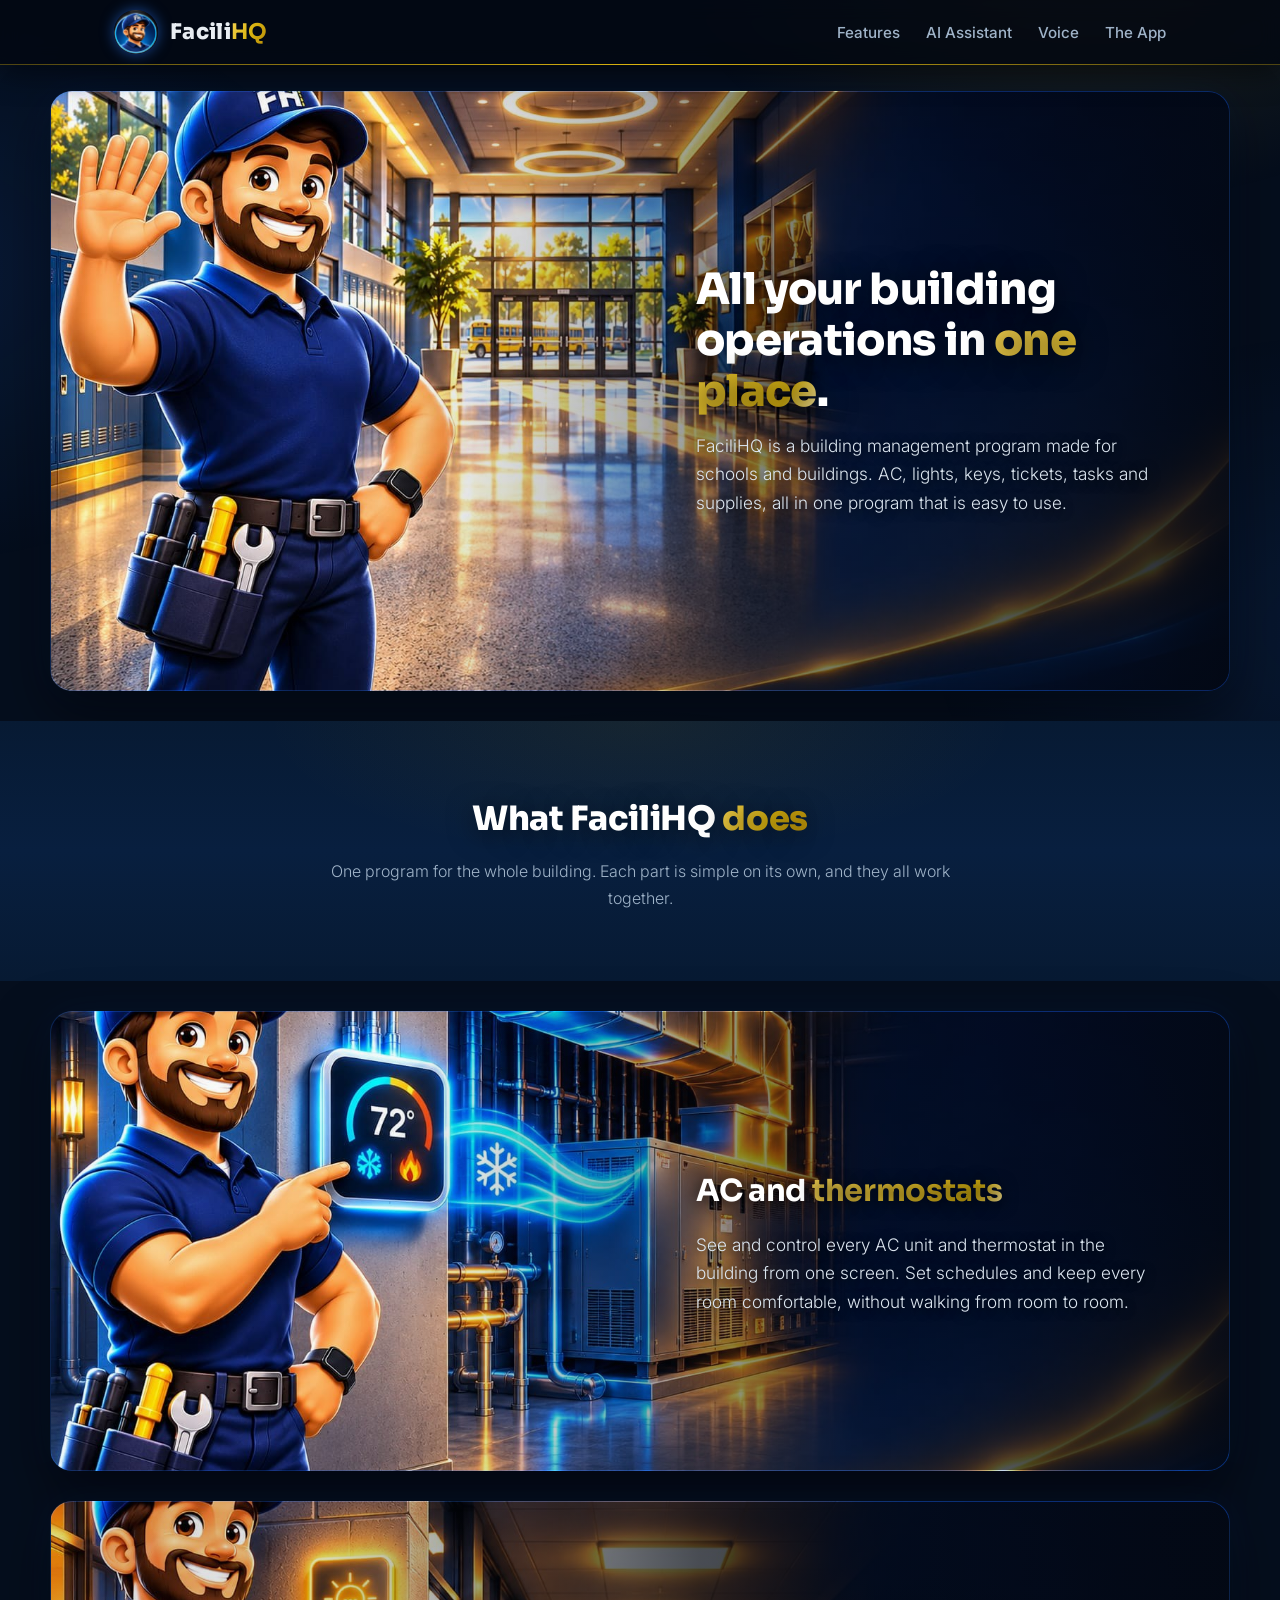
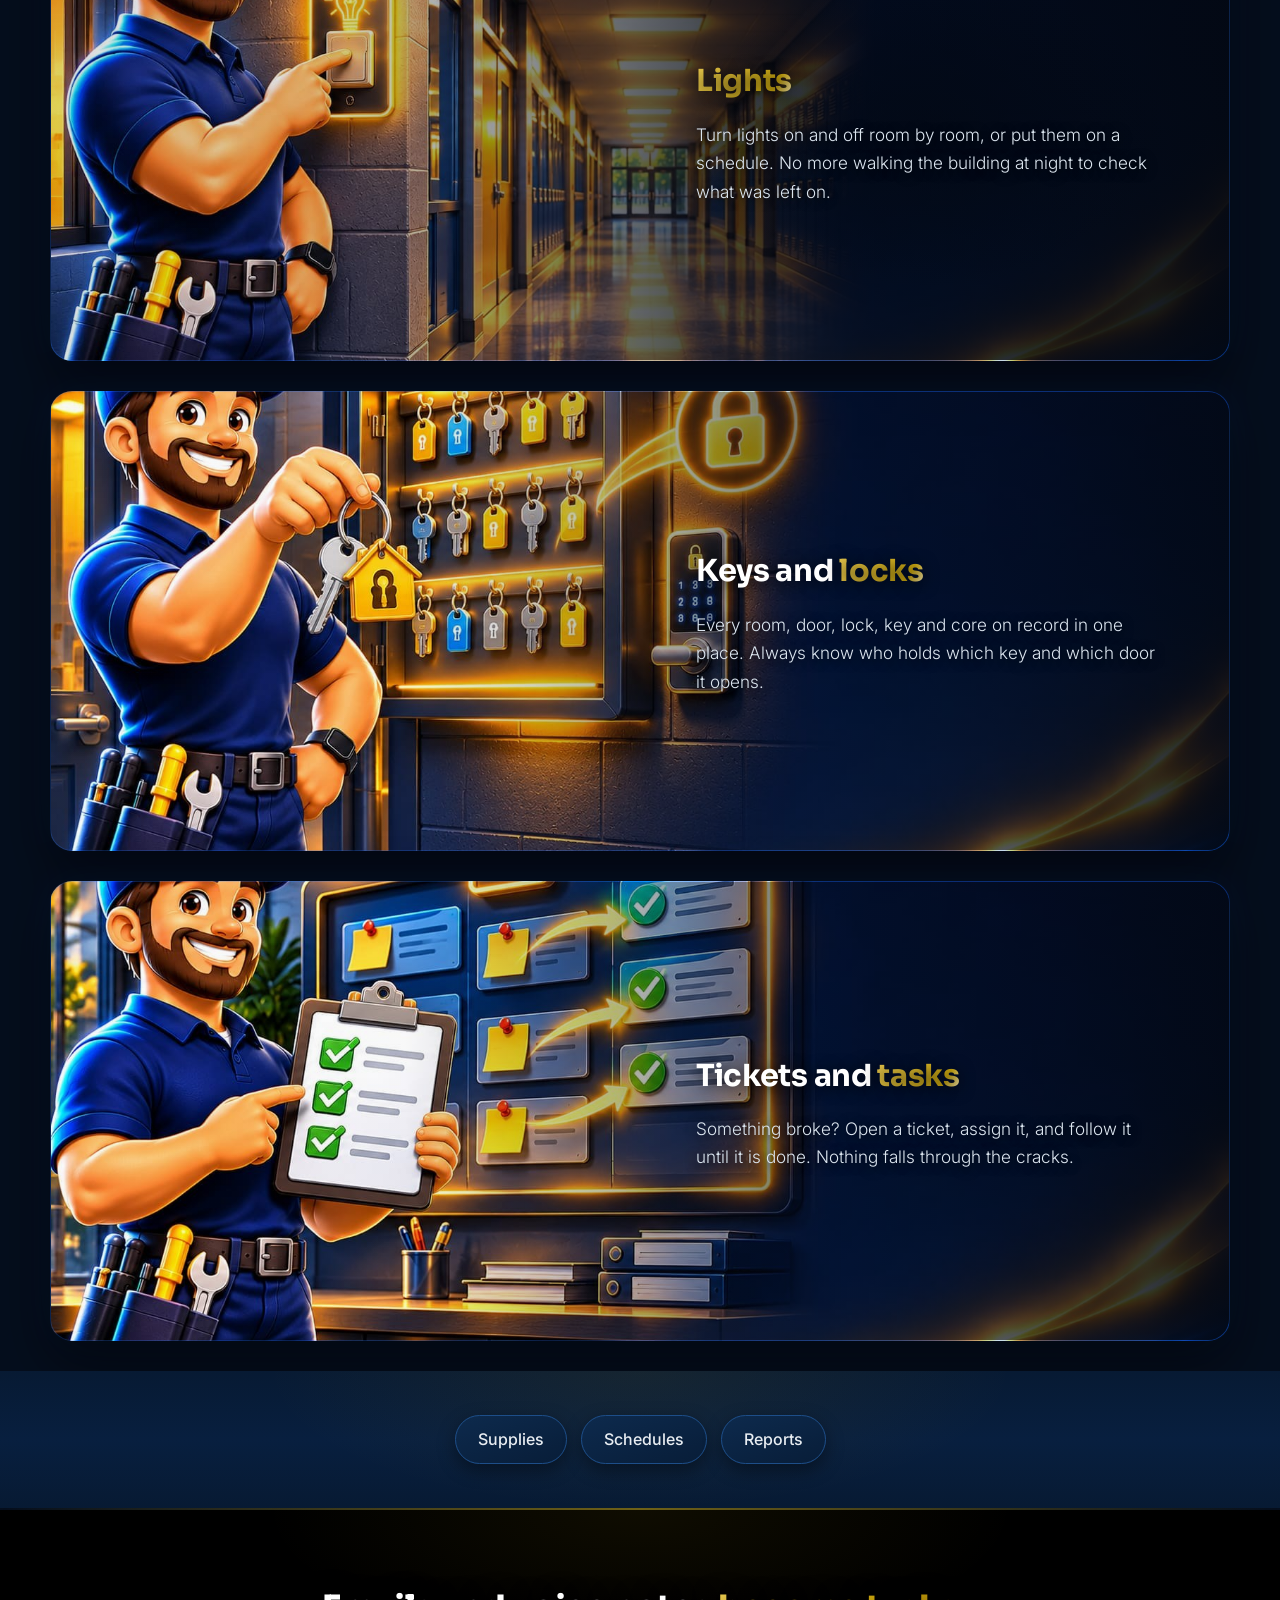
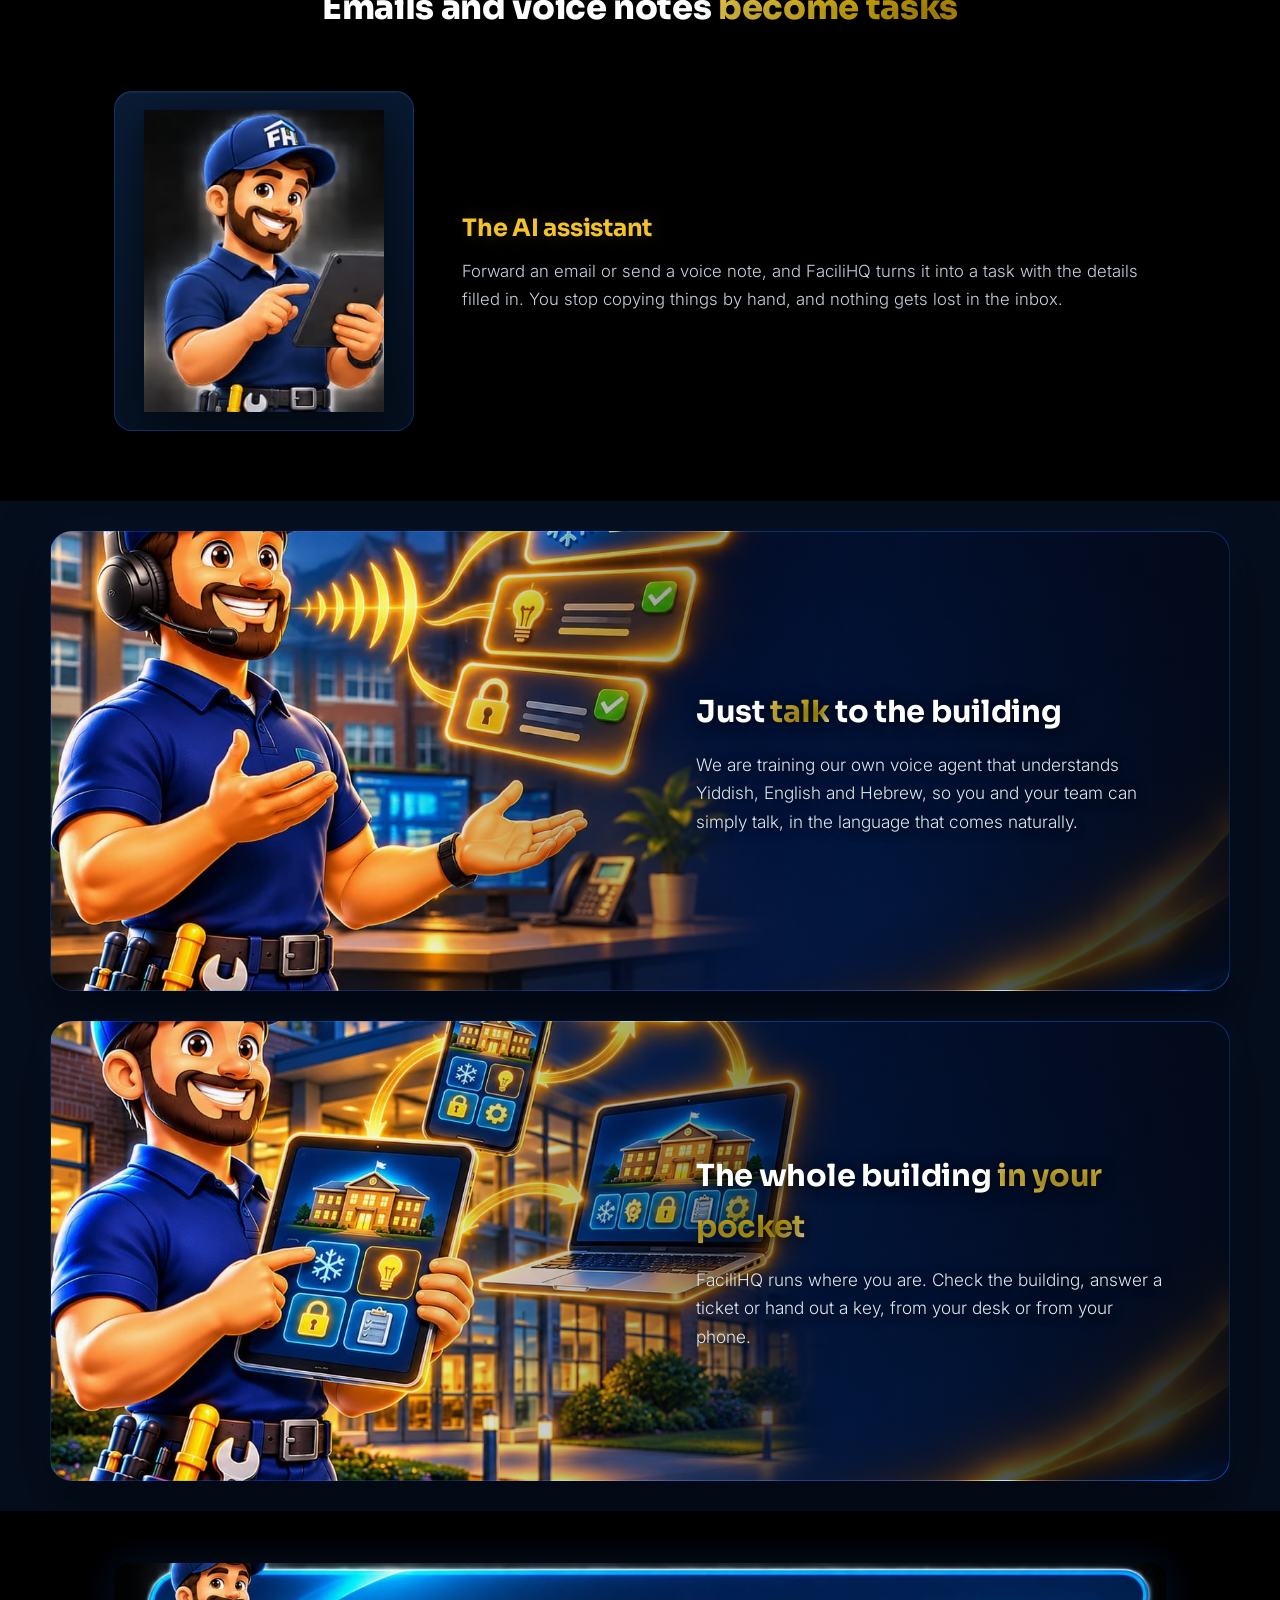
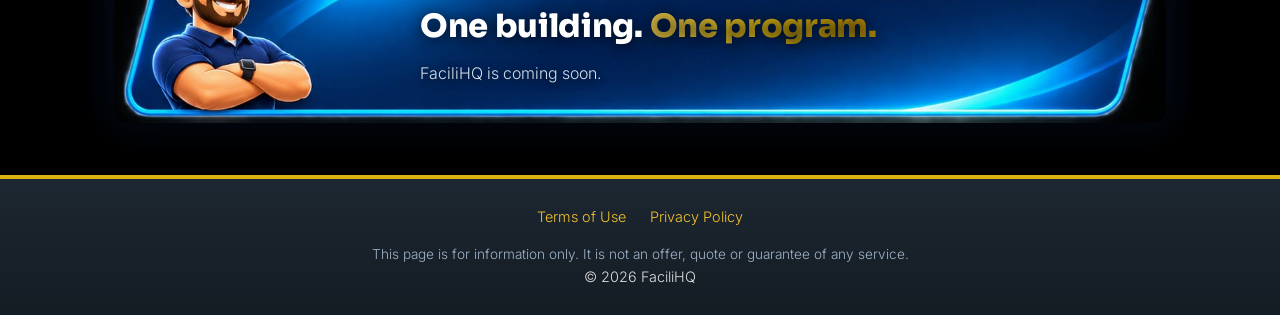
==== preview-1a589e4327/index.html @ dbd7426b "Add hidden FaciliHQ preview at unguessable path (noindex, robots-excluded)" ====
<!DOCTYPE html>
<html lang="en">
<head>
<meta charset="utf-8">
<meta name="viewport" content="width=device-width,initial-scale=1">
<title>FaciliHQ - All your building operations in one place</title>
<meta name="description" content="FaciliHQ is a building management program for schools and buildings: AC and thermostats, lights, keys and locks, tickets and tasks, supplies, an AI assistant and a voice agent.">
<meta name="robots" content="noindex, nofollow">
<link rel="icon" type="image/png" href="img/icon-round.png">
<link rel="preconnect" href="https://fonts.googleapis.com">
<link rel="preconnect" href="https://fonts.gstatic.com" crossorigin>
<link href="https://fonts.googleapis.com/css2?family=Sora:wght@600;700;800&family=Inter:wght@300;400;500;600&display=swap" rel="stylesheet">
<style>
*{box-sizing:border-box;margin:0;padding:0}
html{scroll-behavior:smooth}
body{font-family:'Inter',Arial,Helvetica,sans-serif;font-weight:300;color:#e8edf2;line-height:1.65;background:#050e1d;overflow-x:hidden}
img{display:block;max-width:100%}
.wrap{max-width:1100px;margin:0 auto;padding:0 24px;position:relative;z-index:2}
a{color:#f2c32b;text-decoration:none}

/* ---------- animated backdrop ---------- */
.bg-glow{position:fixed;inset:0;z-index:0;pointer-events:none;
  background:
    radial-gradient(700px 420px at 85% -5%, rgba(217,179,16,.13), transparent 60%),
    radial-gradient(800px 500px at -10% 30%, rgba(41,121,255,.12), transparent 60%),
    radial-gradient(700px 500px at 105% 70%, rgba(41,121,255,.09), transparent 60%),
    radial-gradient(600px 400px at 50% 105%, rgba(217,179,16,.08), transparent 60%);
  animation:bgDrift 22s ease-in-out infinite alternate}
@keyframes bgDrift{from{transform:translate3d(0,0,0) scale(1)}to{transform:translate3d(0,-30px,0) scale(1.06)}}

/* ---------- header ---------- */
header{background:rgba(3,8,18,.82);backdrop-filter:blur(10px);-webkit-backdrop-filter:blur(10px);
  border-bottom:1px solid rgba(217,179,16,.35);position:sticky;top:0;z-index:10;
  box-shadow:0 6px 30px rgba(0,0,0,.5)}
header::after{content:"";position:absolute;left:0;right:0;bottom:-1px;height:1px;
  background:linear-gradient(90deg,transparent,#d9b310,transparent);
  animation:goldLine 6s ease-in-out infinite}
@keyframes goldLine{0%,100%{opacity:.4}50%{opacity:1}}
header .wrap{display:flex;align-items:center;justify-content:space-between;padding-top:10px;padding-bottom:10px}
.brand{display:flex;align-items:center;gap:12px}
.brand img{width:44px;height:44px;border-radius:50%;box-shadow:0 0 14px rgba(41,121,255,.55);transition:box-shadow .3s}
.brand:hover img{box-shadow:0 0 22px rgba(217,179,16,.8)}
.brand span{font-family:'Sora',Arial,sans-serif;font-size:1.35rem;font-weight:800;letter-spacing:.3px;color:#e8edf2}
.brand span b{background:linear-gradient(120deg,#f6d454,#d9b310 55%,#b58a08);-webkit-background-clip:text;background-clip:text;color:transparent}
nav a{color:#9fb3c8;margin-left:22px;font-size:.95rem;font-weight:500;position:relative;transition:color .25s}
nav a::after{content:"";position:absolute;left:0;bottom:-4px;height:2px;width:0;background:linear-gradient(90deg,#f6d454,#d9b310);border-radius:2px;transition:width .3s;box-shadow:0 0 8px rgba(217,179,16,.8)}
nav a:hover{color:#f2c32b}
nav a:hover::after{width:100%}

/* ---------- scene sections ---------- */
section.scene{padding:0}
section.scene::before{inset:0;width:auto;height:auto;transform:none;border-radius:0}
.scene{position:relative;overflow:hidden;background-color:#02060e;background-size:cover;background-position:left center;background-repeat:no-repeat;
  min-height:460px;display:flex;align-items:center;
  width:calc(100% - 48px);max-width:1180px;margin:30px auto;
  border-radius:22px;border:1px solid rgba(41,121,255,.25);
  box-shadow:0 22px 55px rgba(0,0,0,.55),0 0 40px rgba(41,121,255,.07)}
.scene::before{content:"";position:absolute;inset:0;z-index:1;
  background:linear-gradient(90deg,rgba(3,8,18,.02) 30%,rgba(3,8,18,.5) 62%,rgba(3,8,18,.88) 100%)}
.scene .wrap{display:flex;justify-content:flex-end;width:100%}
.scene .txt{max-width:470px;padding:80px 0;text-shadow:0 2px 12px rgba(0,0,0,.85)}
.scene h3,.scene h1{color:#fff}
.scene h1{font-family:'Sora',Arial,sans-serif;font-weight:800;font-size:2.7rem;line-height:1.18;letter-spacing:-.015em;text-shadow:0 4px 30px rgba(0,0,0,.7)}
.scene h3{font-family:'Sora',Arial,sans-serif;font-weight:700;font-size:1.9rem;letter-spacing:-.01em;margin-bottom:12px;text-shadow:0 2px 16px rgba(0,0,0,.8)}
.scene h1 em,.scene h3 em{font-style:normal;background:linear-gradient(120deg,#f6d454,#d9b310 40%,#fff3c4 50%,#d9b310 60%,#b58a08);
  background-size:220% 100%;-webkit-background-clip:text;background-clip:text;color:transparent;animation:shine 5s linear infinite}
@keyframes shine{to{background-position:220% 0}}
.scene p{color:#dbe5ef;font-size:1.08rem;margin-top:14px}
.scene-img-mobile{display:none}
.scene.hero-scene{min-height:600px;margin-top:26px}
.scene.dim::before{background:linear-gradient(90deg,rgba(3,8,18,.12) 22%,rgba(3,8,18,.72) 55%,rgba(3,8,18,.95) 100%)}
.scene.dim .txt{background:radial-gradient(ellipse at center,rgba(3,8,18,.6),rgba(3,8,18,0) 72%);border-radius:24px}

/* ---------- plain sections ---------- */
section{padding:70px 0;position:relative;overflow:hidden}
section.dark{background:#000}
section.navy{background:linear-gradient(180deg,#071a33 0%,#081f3f 50%,#071a33 100%)}
section::before{content:"";position:absolute;left:50%;top:-140px;transform:translateX(-50%);width:760px;height:280px;
  background:radial-gradient(ellipse,rgba(217,179,16,.07),transparent 70%);pointer-events:none}
.divider{height:2px;border:0;background:linear-gradient(90deg,transparent,rgba(217,179,16,.5),transparent);position:relative;z-index:2}
h2{font-family:'Sora',Arial,sans-serif;font-weight:800;font-size:2.1rem;letter-spacing:-.01em;color:#fff;text-align:center;text-shadow:0 4px 26px rgba(0,0,0,.55)}
h2 em{font-style:normal;background:linear-gradient(120deg,#f6d454,#d9b310 55%,#b58a08);-webkit-background-clip:text;background-clip:text;color:transparent}
.sub{text-align:center;color:#9fb3c8;margin:12px auto 0;max-width:640px}

/* ---------- card row (AI assistant) ---------- */
.row{display:flex;align-items:center;gap:48px;margin-top:56px}
.row .pic{flex:0 0 300px;border-radius:18px;padding:18px;display:flex;justify-content:center;position:relative;
  background:linear-gradient(160deg,#0b1626,#02060e);
  border:1px solid rgba(41,121,255,.28);
  box-shadow:0 14px 40px rgba(0,0,0,.55),inset 0 1px 0 rgba(255,255,255,.05);
  transition:transform .35s ease,box-shadow .35s ease,border-color .35s ease}
.row .pic::after{content:"";position:absolute;inset:-1px;border-radius:18px;pointer-events:none;
  background:linear-gradient(140deg,rgba(217,179,16,.35),transparent 40%,transparent 60%,rgba(41,121,255,.3));
  opacity:0;transition:opacity .35s}
.row .pic:hover{transform:translateY(-8px) scale(1.02);border-color:rgba(217,179,16,.7);
  box-shadow:0 22px 55px rgba(0,0,0,.7),0 0 34px rgba(217,179,16,.28),0 0 60px rgba(41,121,255,.18)}
.row .pic:hover::after{opacity:1}
.row .pic img{width:240px;transition:transform .35s ease;filter:drop-shadow(0 10px 22px rgba(0,0,0,.6))}
.row .pic:hover img{transform:scale(1.05)}
section.dark .row .pic{background:linear-gradient(160deg,#0a1c36,#04101f)}
.row .txt{flex:1}
.row .txt h3{font-family:'Sora',Arial,sans-serif;font-weight:700;font-size:1.5rem;letter-spacing:-.01em;color:#f2c32b;margin-bottom:10px;text-shadow:0 0 22px rgba(217,179,16,.25)}
.row .txt p{color:#c6d2de;font-size:1.05rem}

/* ---------- chips ---------- */
.chips{display:flex;flex-wrap:wrap;gap:14px;justify-content:center}
.chips span{background:linear-gradient(160deg,#0d2a4d,#081d38);border:1px solid #1d4e89;color:#e8edf2;border-radius:999px;
  padding:10px 22px;font-size:1rem;font-weight:500;transition:transform .3s,box-shadow .3s,border-color .3s;box-shadow:0 6px 18px rgba(0,0,0,.4)}
.chips span:hover{transform:translateY(-4px);border-color:#d9b310;box-shadow:0 10px 26px rgba(0,0,0,.55),0 0 18px rgba(217,179,16,.35)}
.chips-band{padding:44px 0}

/* ---------- banner strip ---------- */
.strip{background:#000;padding:52px 0;position:relative}
.strip .frame{position:relative;max-width:1100px;margin:0 auto;padding:0 24px}
.strip img{width:100%;border-radius:14px;box-shadow:0 18px 50px rgba(0,0,0,.65),0 0 40px rgba(41,121,255,.18);
  transition:transform .4s ease,box-shadow .4s ease}
.strip .frame:hover img{transform:scale(1.012);box-shadow:0 22px 60px rgba(0,0,0,.75),0 0 55px rgba(217,179,16,.3)}
.strip .over{position:absolute;top:0;bottom:0;right:8%;left:30%;display:flex;flex-direction:column;justify-content:center;align-items:flex-start}
.strip .over h2{text-align:left;font-size:2rem;text-shadow:0 2px 14px rgba(0,0,0,.8)}
.strip .over p{color:#d3dfeb;margin-top:8px;text-shadow:0 2px 10px rgba(0,0,0,.8)}

/* ---------- footer ---------- */
footer{background:linear-gradient(180deg,#1d2731,#141c24);color:#ddd;padding:26px 20px;font-size:.9rem;text-align:center;
  border-top:4px solid #d9b310;box-shadow:0 -8px 30px rgba(0,0,0,.4);position:relative;z-index:2}
footer a{color:#f2c32b;margin:0 10px;transition:text-shadow .25s}
footer a:hover{text-shadow:0 0 12px rgba(217,179,16,.7)}
footer .small{max-width:560px;margin:14px auto 0;color:#9fb3c8;font-size:.85rem}

/* ---------- scroll-in reveal ---------- */
.reveal{opacity:0;transform:translateY(34px);transition:opacity .8s ease,transform .8s cubic-bezier(.22,.8,.3,1)}
.reveal.in{opacity:1;transform:none}
.reveal.d1{transition-delay:.08s}.reveal.d2{transition-delay:.16s}.reveal.d3{transition-delay:.24s}
@media(prefers-reduced-motion:reduce){
  *{animation:none!important;transition:none!important}
  .reveal{opacity:1;transform:none}
}

@media(max-width:820px){
  .scene{min-height:0;display:block;background-image:none!important;width:calc(100% - 28px);margin:18px auto}
  .scene.hero-scene{margin-top:14px}
  .scene::before{display:none}
  .scene-img-mobile{display:block;width:100%}
  .scene .wrap{padding:0}
  .scene .txt{max-width:none;text-align:center;padding:26px 24px 48px}
  .scene h1{font-size:2rem}
  .row{flex-direction:column;gap:24px;text-align:center}
  .row .pic{flex:0 0 auto}
  .strip .over{position:static;padding:18px 8px 0}
  .strip .over h2{text-align:center;width:100%}
  .strip img{display:none}
  .strip{padding:40px 0 0}
  nav{display:none}
}
</style>
</head>
<body>

<div class="bg-glow"></div>

<header>
  <div class="wrap">
    <div class="brand">
      <img src="img/icon-round.png" alt="FaciliHQ logo">
      <span>Facili<b>HQ</b></span>
    </div>
    <nav>
      <a href="#features">Features</a>
      <a href="#ai">AI Assistant</a>
      <a href="#voice">Voice</a>
      <a href="#app">The App</a>
    </nav>
  </div>
</header>

<section class="scene hero-scene reveal in" style="background-image:url('img/scene-welcome.jpg')" aria-label="Welcome">
  <img class="scene-img-mobile" src="img/scene-welcome.jpg" alt="The FaciliHQ building manager waving hello in a school lobby">
  <div class="wrap">
    <div class="txt">
      <h1>All your building operations in <em>one place</em>.</h1>
      <p>FaciliHQ is a building management program made for schools and buildings. AC, lights, keys, tickets, tasks and supplies, all in one program that is easy to use.</p>
    </div>
  </div>
</section>

<section class="navy" id="features">
  <div class="wrap">
    <h2 class="reveal">What FaciliHQ <em>does</em></h2>
    <p class="sub reveal d1">One program for the whole building. Each part is simple on its own, and they all work together.</p>
  </div>
</section>

<section class="scene reveal" style="background-image:url('img/scene-hvac.jpg')" aria-label="AC and thermostats">
  <img class="scene-img-mobile" src="img/scene-hvac.jpg" alt="Character pointing at a smart thermostat in the mechanical room">
  <div class="wrap">
    <div class="txt">
      <h3>AC and <em>thermostats</em></h3>
      <p>See and control every AC unit and thermostat in the building from one screen. Set schedules and keep every room comfortable, without walking from room to room.</p>
    </div>
  </div>
</section>

<section class="scene dim reveal" style="background-image:url('img/scene-lights.jpg')" aria-label="Lights">
  <img class="scene-img-mobile" src="img/scene-lights.jpg" alt="Character switching on the lights in a school hallway">
  <div class="wrap">
    <div class="txt">
      <h3><em>Lights</em></h3>
      <p>Turn lights on and off room by room, or put them on a schedule. No more walking the building at night to check what was left on.</p>
    </div>
  </div>
</section>

<section class="scene reveal" style="background-image:url('img/scene-keys.jpg')" aria-label="Keys and locks">
  <img class="scene-img-mobile" src="img/scene-keys.jpg" alt="Character holding keys in front of a glowing key cabinet">
  <div class="wrap">
    <div class="txt">
      <h3>Keys and <em>locks</em></h3>
      <p>Every room, door, lock, key and core on record in one place. Always know who holds which key and which door it opens.</p>
    </div>
  </div>
</section>

<section class="scene reveal" style="background-image:url('img/scene-tasks.jpg')" aria-label="Tickets and tasks">
  <img class="scene-img-mobile" src="img/scene-tasks.jpg" alt="Character with a checklist in front of a live tasks board">
  <div class="wrap">
    <div class="txt">
      <h3>Tickets and <em>tasks</em></h3>
      <p>Something broke? Open a ticket, assign it, and follow it until it is done. Nothing falls through the cracks.</p>
    </div>
  </div>
</section>

<section class="navy chips-band">
  <div class="wrap">
    <div class="chips reveal">
      <span>Supplies</span>
      <span>Schedules</span>
      <span>Reports</span>
    </div>
  </div>
</section>

<hr class="divider">

<section class="dark" id="ai">
  <div class="wrap">
    <h2 class="reveal">Emails and voice notes <em>become tasks</em></h2>
    <div class="row reveal d1">
      <div class="pic"><img src="img/pose-tablet.png" alt="Character holding a tablet"></div>
      <div class="txt">
        <h3>The AI assistant</h3>
        <p>Forward an email or send a voice note, and FaciliHQ turns it into a task with the details filled in. You stop copying things by hand, and nothing gets lost in the inbox.</p>
      </div>
    </div>
  </div>
</section>

<section class="scene reveal" id="voice" style="background-image:url('img/scene-voice.jpg')" aria-label="Voice agent">
  <img class="scene-img-mobile" src="img/scene-voice.jpg" alt="Character with a headset turning speech into checked-off tasks">
  <div class="wrap">
    <div class="txt">
      <h3>Just <em>talk</em> to the building</h3>
      <p>We are training our own voice agent that understands Yiddish, English and Hebrew, so you and your team can simply talk, in the language that comes naturally.</p>
    </div>
  </div>
</section>

<section class="scene reveal" id="app" style="background-image:url('img/scene-devices.jpg')" aria-label="The app">
  <img class="scene-img-mobile" src="img/scene-devices.jpg" alt="Character with a phone, tablet and laptop all connected to the cloud">
  <div class="wrap">
    <div class="txt">
      <h3>The whole building <em>in your pocket</em></h3>
      <p>FaciliHQ runs where you are. Check the building, answer a ticket or hand out a key, from your desk or from your phone.</p>
    </div>
  </div>
</section>

<div class="strip reveal">
  <div class="frame">
    <img src="img/banner-wide.png" alt="FaciliHQ banner">
    <div class="over">
      <h2>One building. <em>One program.</em></h2>
      <p>FaciliHQ is coming soon.</p>
    </div>
  </div>
</div>

<footer>
  <a href="/terms.html">Terms of Use</a>
  <a href="/privacy.html">Privacy Policy</a>
  <p class="small">This page is for information only. It is not an offer, quote or guarantee of any service.</p>
  &copy; 2026 FaciliHQ
</footer>

<script>
(function(){
  var els = document.querySelectorAll('.reveal');
  if (!('IntersectionObserver' in window)) {
    els.forEach(function(e){e.classList.add('in')});
    return;
  }
  var io = new IntersectionObserver(function(entries){
    entries.forEach(function(en){
      if (en.isIntersecting) { en.target.classList.add('in'); io.unobserve(en.target); }
    });
  }, {threshold: .12});
  function markVisible(){
    els.forEach(function(e){
      if (e.classList.contains('in')) return;
      var r = e.getBoundingClientRect();
      if (r.top < window.innerHeight && r.bottom > 0) e.classList.add('in');
      else io.observe(e);
    });
  }
  if (document.readyState === 'loading') document.addEventListener('DOMContentLoaded', markVisible);
  else markVisible();
  window.addEventListener('load', markVisible);
})();
</script>

</body>
</html>
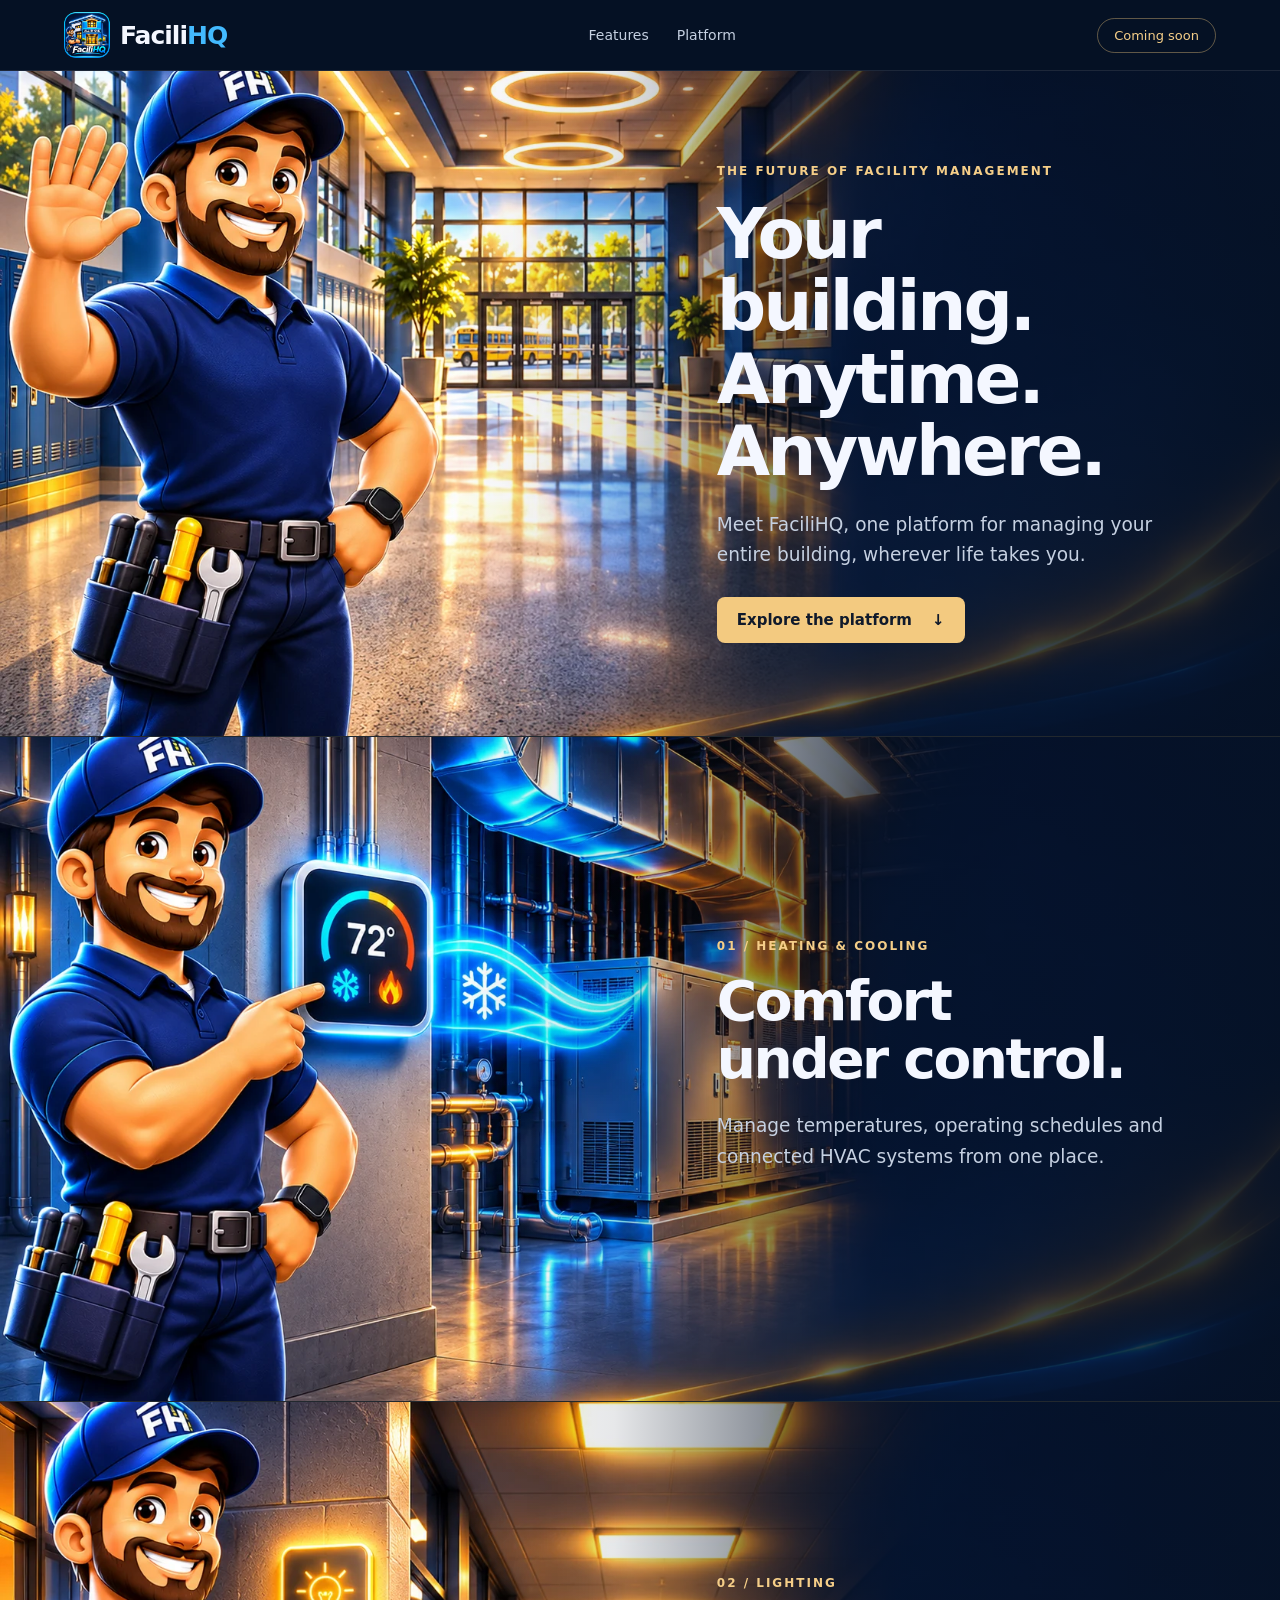
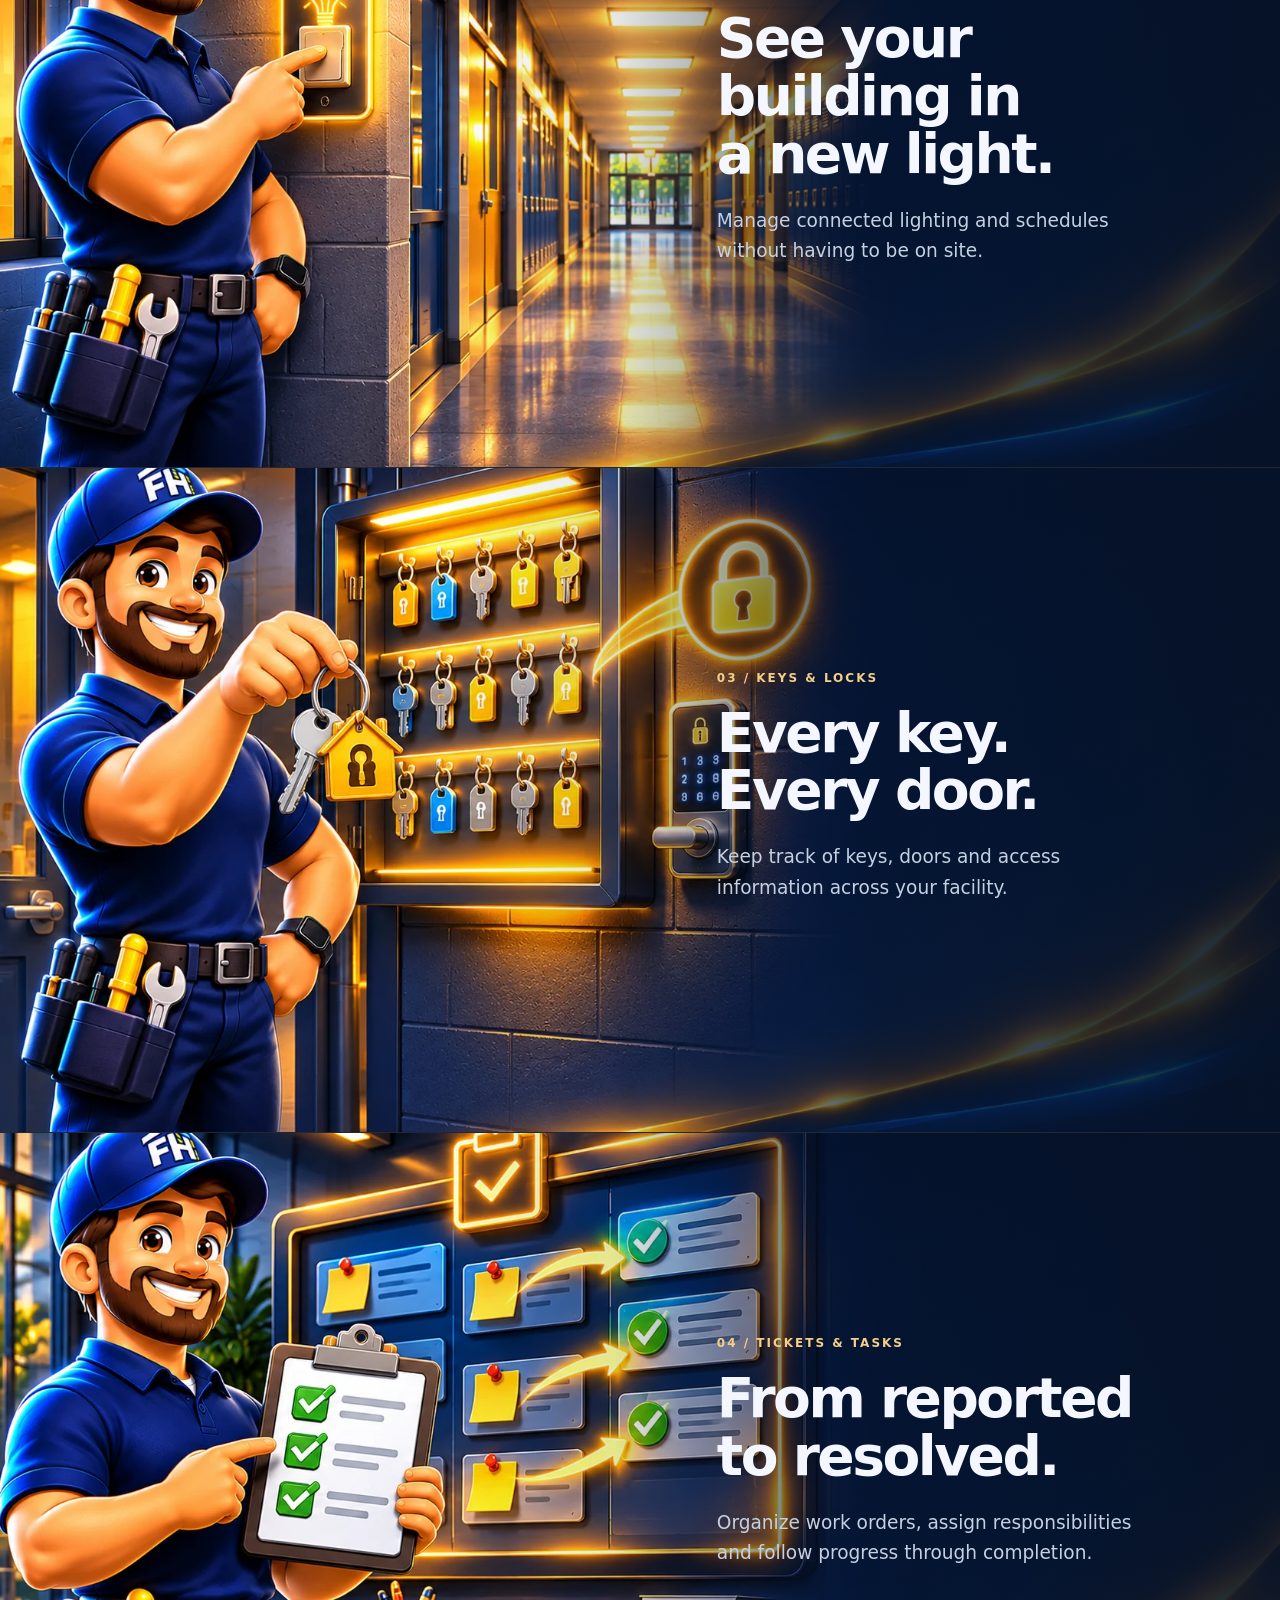
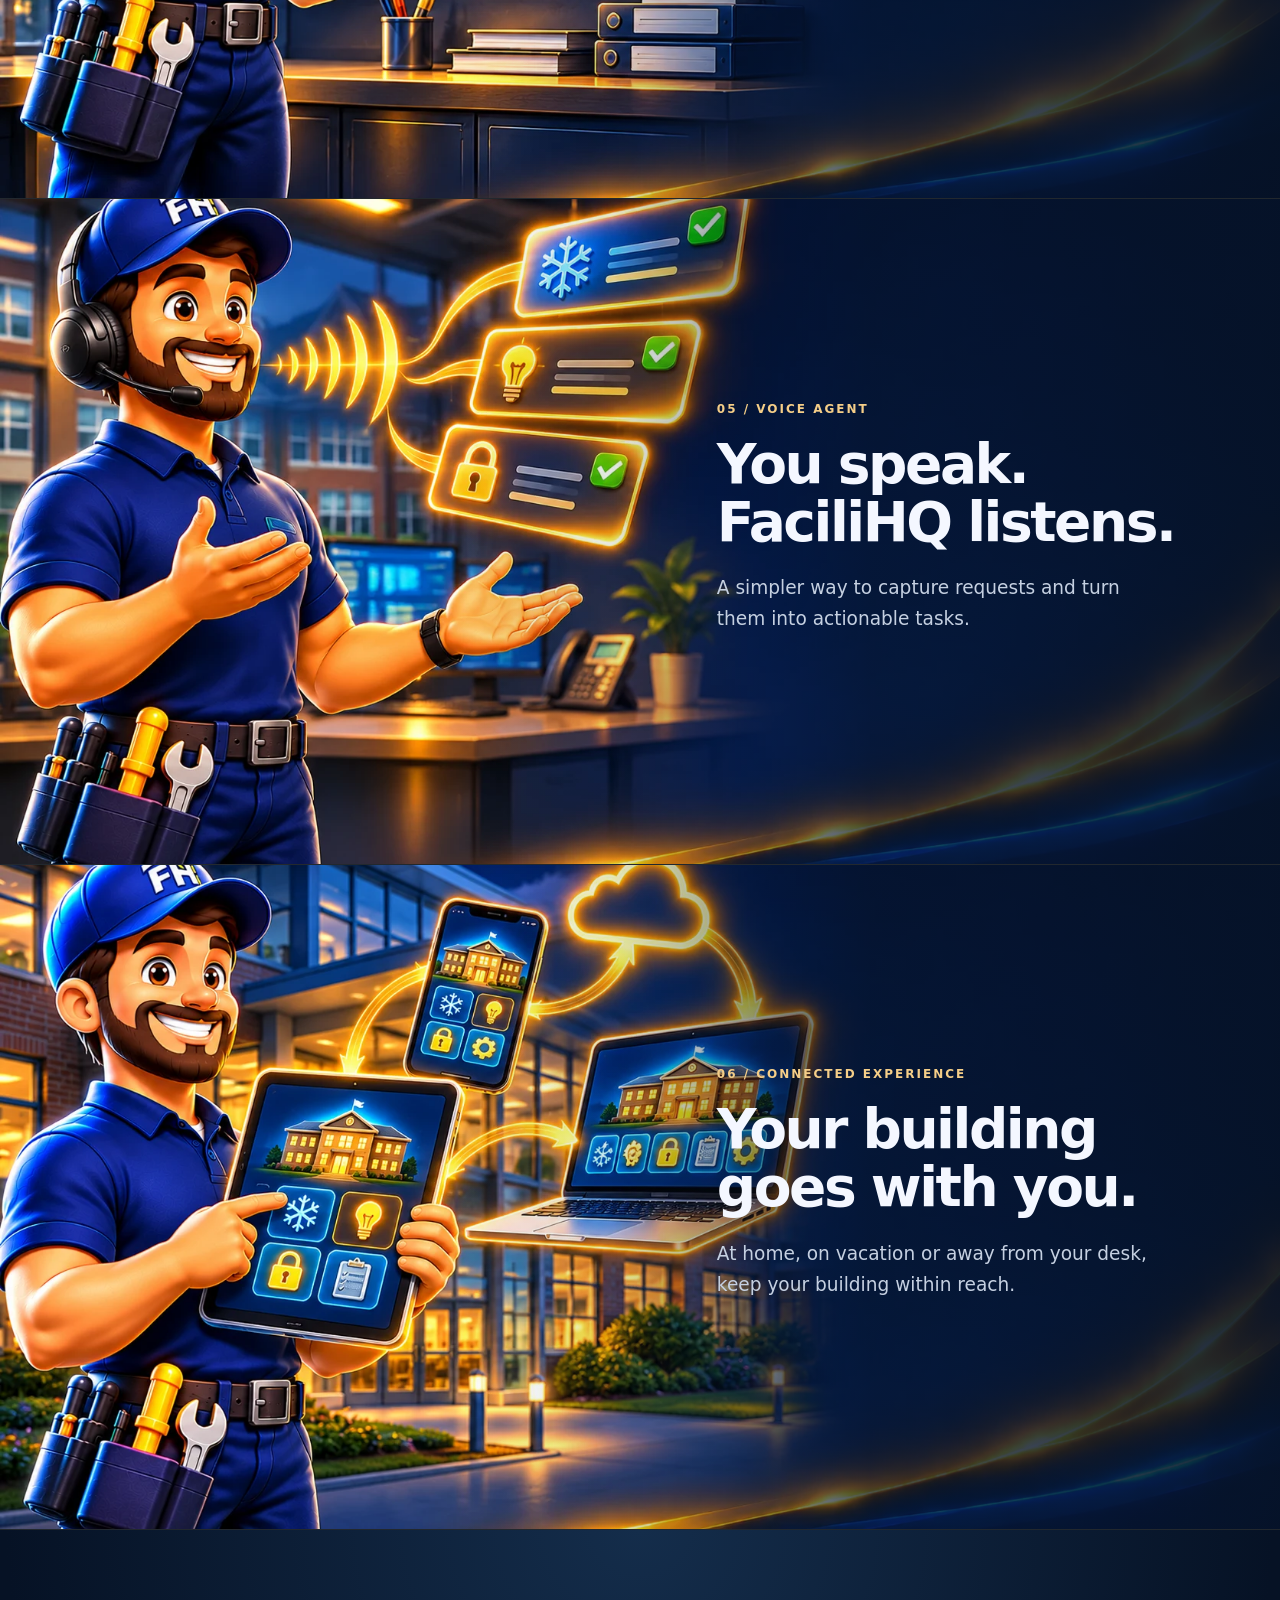
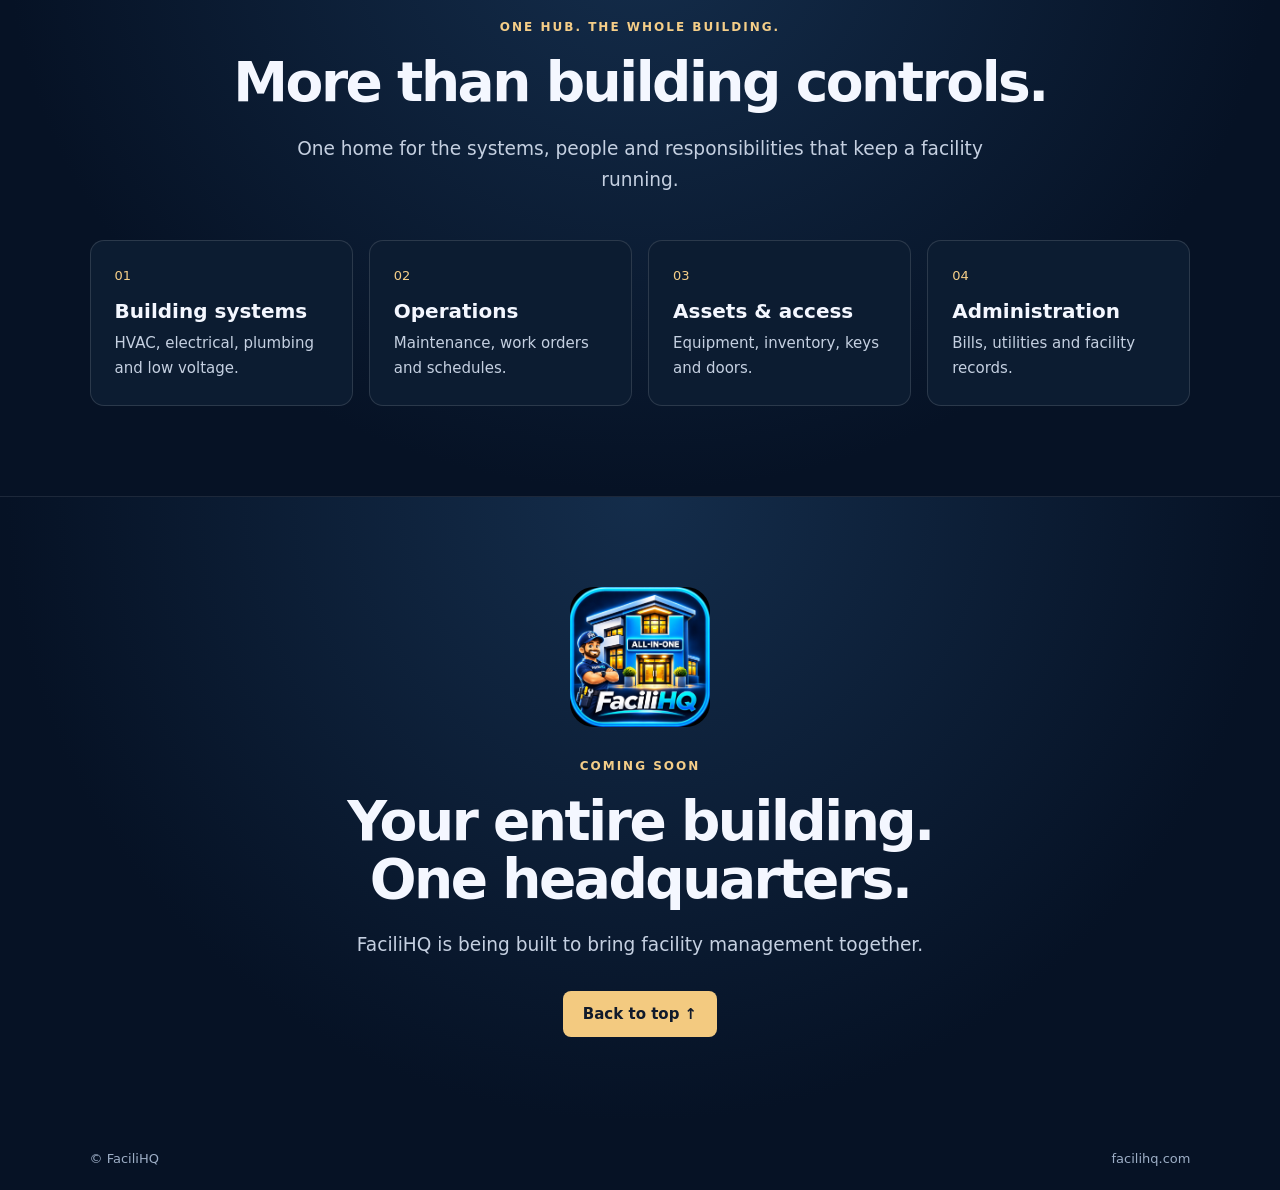
==== commit 4d67723b: "Replace hidden preview with owner's redesigned coming-soon page (design preserved, noindex kept)" ====
--- a/preview-1a589e4327/index.html
+++ b/preview-1a589e4327/index.html
@@ -1,321 +1 @@
-<!DOCTYPE html>
-<html lang="en">
-<head>
-<meta charset="utf-8">
-<meta name="viewport" content="width=device-width,initial-scale=1">
-<title>FaciliHQ - All your building operations in one place</title>
-<meta name="description" content="FaciliHQ is a building management program for schools and buildings: AC and thermostats, lights, keys and locks, tickets and tasks, supplies, an AI assistant and a voice agent.">
-<meta name="robots" content="noindex, nofollow">
-<link rel="icon" type="image/png" href="img/icon-round.png">
-<link rel="preconnect" href="https://fonts.googleapis.com">
-<link rel="preconnect" href="https://fonts.gstatic.com" crossorigin>
-<link href="https://fonts.googleapis.com/css2?family=Sora:wght@600;700;800&family=Inter:wght@300;400;500;600&display=swap" rel="stylesheet">
-<style>
-*{box-sizing:border-box;margin:0;padding:0}
-html{scroll-behavior:smooth}
-body{font-family:'Inter',Arial,Helvetica,sans-serif;font-weight:300;color:#e8edf2;line-height:1.65;background:#050e1d;overflow-x:hidden}
-img{display:block;max-width:100%}
-.wrap{max-width:1100px;margin:0 auto;padding:0 24px;position:relative;z-index:2}
-a{color:#f2c32b;text-decoration:none}
-
-/* ---------- animated backdrop ---------- */
-.bg-glow{position:fixed;inset:0;z-index:0;pointer-events:none;
-  background:
-    radial-gradient(700px 420px at 85% -5%, rgba(217,179,16,.13), transparent 60%),
-    radial-gradient(800px 500px at -10% 30%, rgba(41,121,255,.12), transparent 60%),
-    radial-gradient(700px 500px at 105% 70%, rgba(41,121,255,.09), transparent 60%),
-    radial-gradient(600px 400px at 50% 105%, rgba(217,179,16,.08), transparent 60%);
-  animation:bgDrift 22s ease-in-out infinite alternate}
-@keyframes bgDrift{from{transform:translate3d(0,0,0) scale(1)}to{transform:translate3d(0,-30px,0) scale(1.06)}}
-
-/* ---------- header ---------- */
-header{background:rgba(3,8,18,.82);backdrop-filter:blur(10px);-webkit-backdrop-filter:blur(10px);
-  border-bottom:1px solid rgba(217,179,16,.35);position:sticky;top:0;z-index:10;
-  box-shadow:0 6px 30px rgba(0,0,0,.5)}
-header::after{content:"";position:absolute;left:0;right:0;bottom:-1px;height:1px;
-  background:linear-gradient(90deg,transparent,#d9b310,transparent);
-  animation:goldLine 6s ease-in-out infinite}
-@keyframes goldLine{0%,100%{opacity:.4}50%{opacity:1}}
-header .wrap{display:flex;align-items:center;justify-content:space-between;padding-top:10px;padding-bottom:10px}
-.brand{display:flex;align-items:center;gap:12px}
-.brand img{width:44px;height:44px;border-radius:50%;box-shadow:0 0 14px rgba(41,121,255,.55);transition:box-shadow .3s}
-.brand:hover img{box-shadow:0 0 22px rgba(217,179,16,.8)}
-.brand span{font-family:'Sora',Arial,sans-serif;font-size:1.35rem;font-weight:800;letter-spacing:.3px;color:#e8edf2}
-.brand span b{background:linear-gradient(120deg,#f6d454,#d9b310 55%,#b58a08);-webkit-background-clip:text;background-clip:text;color:transparent}
-nav a{color:#9fb3c8;margin-left:22px;font-size:.95rem;font-weight:500;position:relative;transition:color .25s}
-nav a::after{content:"";position:absolute;left:0;bottom:-4px;height:2px;width:0;background:linear-gradient(90deg,#f6d454,#d9b310);border-radius:2px;transition:width .3s;box-shadow:0 0 8px rgba(217,179,16,.8)}
-nav a:hover{color:#f2c32b}
-nav a:hover::after{width:100%}
-
-/* ---------- scene sections ---------- */
-section.scene{padding:0}
-section.scene::before{inset:0;width:auto;height:auto;transform:none;border-radius:0}
-.scene{position:relative;overflow:hidden;background-color:#02060e;background-size:cover;background-position:left center;background-repeat:no-repeat;
-  min-height:460px;display:flex;align-items:center;
-  width:calc(100% - 48px);max-width:1180px;margin:30px auto;
-  border-radius:22px;border:1px solid rgba(41,121,255,.25);
-  box-shadow:0 22px 55px rgba(0,0,0,.55),0 0 40px rgba(41,121,255,.07)}
-.scene::before{content:"";position:absolute;inset:0;z-index:1;
-  background:linear-gradient(90deg,rgba(3,8,18,.02) 30%,rgba(3,8,18,.5) 62%,rgba(3,8,18,.88) 100%)}
-.scene .wrap{display:flex;justify-content:flex-end;width:100%}
-.scene .txt{max-width:470px;padding:80px 0;text-shadow:0 2px 12px rgba(0,0,0,.85)}
-.scene h3,.scene h1{color:#fff}
-.scene h1{font-family:'Sora',Arial,sans-serif;font-weight:800;font-size:2.7rem;line-height:1.18;letter-spacing:-.015em;text-shadow:0 4px 30px rgba(0,0,0,.7)}
-.scene h3{font-family:'Sora',Arial,sans-serif;font-weight:700;font-size:1.9rem;letter-spacing:-.01em;margin-bottom:12px;text-shadow:0 2px 16px rgba(0,0,0,.8)}
-.scene h1 em,.scene h3 em{font-style:normal;background:linear-gradient(120deg,#f6d454,#d9b310 40%,#fff3c4 50%,#d9b310 60%,#b58a08);
-  background-size:220% 100%;-webkit-background-clip:text;background-clip:text;color:transparent;animation:shine 5s linear infinite}
-@keyframes shine{to{background-position:220% 0}}
-.scene p{color:#dbe5ef;font-size:1.08rem;margin-top:14px}
-.scene-img-mobile{display:none}
-.scene.hero-scene{min-height:600px;margin-top:26px}
-.scene.dim::before{background:linear-gradient(90deg,rgba(3,8,18,.12) 22%,rgba(3,8,18,.72) 55%,rgba(3,8,18,.95) 100%)}
-.scene.dim .txt{background:radial-gradient(ellipse at center,rgba(3,8,18,.6),rgba(3,8,18,0) 72%);border-radius:24px}
-
-/* ---------- plain sections ---------- */
-section{padding:70px 0;position:relative;overflow:hidden}
-section.dark{background:#000}
-section.navy{background:linear-gradient(180deg,#071a33 0%,#081f3f 50%,#071a33 100%)}
-section::before{content:"";position:absolute;left:50%;top:-140px;transform:translateX(-50%);width:760px;height:280px;
-  background:radial-gradient(ellipse,rgba(217,179,16,.07),transparent 70%);pointer-events:none}
-.divider{height:2px;border:0;background:linear-gradient(90deg,transparent,rgba(217,179,16,.5),transparent);position:relative;z-index:2}
-h2{font-family:'Sora',Arial,sans-serif;font-weight:800;font-size:2.1rem;letter-spacing:-.01em;color:#fff;text-align:center;text-shadow:0 4px 26px rgba(0,0,0,.55)}
-h2 em{font-style:normal;background:linear-gradient(120deg,#f6d454,#d9b310 55%,#b58a08);-webkit-background-clip:text;background-clip:text;color:transparent}
-.sub{text-align:center;color:#9fb3c8;margin:12px auto 0;max-width:640px}
-
-/* ---------- card row (AI assistant) ---------- */
-.row{display:flex;align-items:center;gap:48px;margin-top:56px}
-.row .pic{flex:0 0 300px;border-radius:18px;padding:18px;display:flex;justify-content:center;position:relative;
-  background:linear-gradient(160deg,#0b1626,#02060e);
-  border:1px solid rgba(41,121,255,.28);
-  box-shadow:0 14px 40px rgba(0,0,0,.55),inset 0 1px 0 rgba(255,255,255,.05);
-  transition:transform .35s ease,box-shadow .35s ease,border-color .35s ease}
-.row .pic::after{content:"";position:absolute;inset:-1px;border-radius:18px;pointer-events:none;
-  background:linear-gradient(140deg,rgba(217,179,16,.35),transparent 40%,transparent 60%,rgba(41,121,255,.3));
-  opacity:0;transition:opacity .35s}
-.row .pic:hover{transform:translateY(-8px) scale(1.02);border-color:rgba(217,179,16,.7);
-  box-shadow:0 22px 55px rgba(0,0,0,.7),0 0 34px rgba(217,179,16,.28),0 0 60px rgba(41,121,255,.18)}
-.row .pic:hover::after{opacity:1}
-.row .pic img{width:240px;transition:transform .35s ease;filter:drop-shadow(0 10px 22px rgba(0,0,0,.6))}
-.row .pic:hover img{transform:scale(1.05)}
-section.dark .row .pic{background:linear-gradient(160deg,#0a1c36,#04101f)}
-.row .txt{flex:1}
-.row .txt h3{font-family:'Sora',Arial,sans-serif;font-weight:700;font-size:1.5rem;letter-spacing:-.01em;color:#f2c32b;margin-bottom:10px;text-shadow:0 0 22px rgba(217,179,16,.25)}
-.row .txt p{color:#c6d2de;font-size:1.05rem}
-
-/* ---------- chips ---------- */
-.chips{display:flex;flex-wrap:wrap;gap:14px;justify-content:center}
-.chips span{background:linear-gradient(160deg,#0d2a4d,#081d38);border:1px solid #1d4e89;color:#e8edf2;border-radius:999px;
-  padding:10px 22px;font-size:1rem;font-weight:500;transition:transform .3s,box-shadow .3s,border-color .3s;box-shadow:0 6px 18px rgba(0,0,0,.4)}
-.chips span:hover{transform:translateY(-4px);border-color:#d9b310;box-shadow:0 10px 26px rgba(0,0,0,.55),0 0 18px rgba(217,179,16,.35)}
-.chips-band{padding:44px 0}
-
-/* ---------- banner strip ---------- */
-.strip{background:#000;padding:52px 0;position:relative}
-.strip .frame{position:relative;max-width:1100px;margin:0 auto;padding:0 24px}
-.strip img{width:100%;border-radius:14px;box-shadow:0 18px 50px rgba(0,0,0,.65),0 0 40px rgba(41,121,255,.18);
-  transition:transform .4s ease,box-shadow .4s ease}
-.strip .frame:hover img{transform:scale(1.012);box-shadow:0 22px 60px rgba(0,0,0,.75),0 0 55px rgba(217,179,16,.3)}
-.strip .over{position:absolute;top:0;bottom:0;right:8%;left:30%;display:flex;flex-direction:column;justify-content:center;align-items:flex-start}
-.strip .over h2{text-align:left;font-size:2rem;text-shadow:0 2px 14px rgba(0,0,0,.8)}
-.strip .over p{color:#d3dfeb;margin-top:8px;text-shadow:0 2px 10px rgba(0,0,0,.8)}
-
-/* ---------- footer ---------- */
-footer{background:linear-gradient(180deg,#1d2731,#141c24);color:#ddd;padding:26px 20px;font-size:.9rem;text-align:center;
-  border-top:4px solid #d9b310;box-shadow:0 -8px 30px rgba(0,0,0,.4);position:relative;z-index:2}
-footer a{color:#f2c32b;margin:0 10px;transition:text-shadow .25s}
-footer a:hover{text-shadow:0 0 12px rgba(217,179,16,.7)}
-footer .small{max-width:560px;margin:14px auto 0;color:#9fb3c8;font-size:.85rem}
-
-/* ---------- scroll-in reveal ---------- */
-.reveal{opacity:0;transform:translateY(34px);transition:opacity .8s ease,transform .8s cubic-bezier(.22,.8,.3,1)}
-.reveal.in{opacity:1;transform:none}
-.reveal.d1{transition-delay:.08s}.reveal.d2{transition-delay:.16s}.reveal.d3{transition-delay:.24s}
-@media(prefers-reduced-motion:reduce){
-  *{animation:none!important;transition:none!important}
-  .reveal{opacity:1;transform:none}
-}
-
-@media(max-width:820px){
-  .scene{min-height:0;display:block;background-image:none!important;width:calc(100% - 28px);margin:18px auto}
-  .scene.hero-scene{margin-top:14px}
-  .scene::before{display:none}
-  .scene-img-mobile{display:block;width:100%}
-  .scene .wrap{padding:0}
-  .scene .txt{max-width:none;text-align:center;padding:26px 24px 48px}
-  .scene h1{font-size:2rem}
-  .row{flex-direction:column;gap:24px;text-align:center}
-  .row .pic{flex:0 0 auto}
-  .strip .over{position:static;padding:18px 8px 0}
-  .strip .over h2{text-align:center;width:100%}
-  .strip img{display:none}
-  .strip{padding:40px 0 0}
-  nav{display:none}
-}
-</style>
-</head>
-<body>
-
-<div class="bg-glow"></div>
-
-<header>
-  <div class="wrap">
-    <div class="brand">
-      <img src="img/icon-round.png" alt="FaciliHQ logo">
-      <span>Facili<b>HQ</b></span>
-    </div>
-    <nav>
-      <a href="#features">Features</a>
-      <a href="#ai">AI Assistant</a>
-      <a href="#voice">Voice</a>
-      <a href="#app">The App</a>
-    </nav>
-  </div>
-</header>
-
-<section class="scene hero-scene reveal in" style="background-image:url('img/scene-welcome.jpg')" aria-label="Welcome">
-  <img class="scene-img-mobile" src="img/scene-welcome.jpg" alt="The FaciliHQ building manager waving hello in a school lobby">
-  <div class="wrap">
-    <div class="txt">
-      <h1>All your building operations in <em>one place</em>.</h1>
-      <p>FaciliHQ is a building management program made for schools and buildings. AC, lights, keys, tickets, tasks and supplies, all in one program that is easy to use.</p>
-    </div>
-  </div>
-</section>
-
-<section class="navy" id="features">
-  <div class="wrap">
-    <h2 class="reveal">What FaciliHQ <em>does</em></h2>
-    <p class="sub reveal d1">One program for the whole building. Each part is simple on its own, and they all work together.</p>
-  </div>
-</section>
-
-<section class="scene reveal" style="background-image:url('img/scene-hvac.jpg')" aria-label="AC and thermostats">
-  <img class="scene-img-mobile" src="img/scene-hvac.jpg" alt="Character pointing at a smart thermostat in the mechanical room">
-  <div class="wrap">
-    <div class="txt">
-      <h3>AC and <em>thermostats</em></h3>
-      <p>See and control every AC unit and thermostat in the building from one screen. Set schedules and keep every room comfortable, without walking from room to room.</p>
-    </div>
-  </div>
-</section>
-
-<section class="scene dim reveal" style="background-image:url('img/scene-lights.jpg')" aria-label="Lights">
-  <img class="scene-img-mobile" src="img/scene-lights.jpg" alt="Character switching on the lights in a school hallway">
-  <div class="wrap">
-    <div class="txt">
-      <h3><em>Lights</em></h3>
-      <p>Turn lights on and off room by room, or put them on a schedule. No more walking the building at night to check what was left on.</p>
-    </div>
-  </div>
-</section>
-
-<section class="scene reveal" style="background-image:url('img/scene-keys.jpg')" aria-label="Keys and locks">
-  <img class="scene-img-mobile" src="img/scene-keys.jpg" alt="Character holding keys in front of a glowing key cabinet">
-  <div class="wrap">
-    <div class="txt">
-      <h3>Keys and <em>locks</em></h3>
-      <p>Every room, door, lock, key and core on record in one place. Always know who holds which key and which door it opens.</p>
-    </div>
-  </div>
-</section>
-
-<section class="scene reveal" style="background-image:url('img/scene-tasks.jpg')" aria-label="Tickets and tasks">
-  <img class="scene-img-mobile" src="img/scene-tasks.jpg" alt="Character with a checklist in front of a live tasks board">
-  <div class="wrap">
-    <div class="txt">
-      <h3>Tickets and <em>tasks</em></h3>
-      <p>Something broke? Open a ticket, assign it, and follow it until it is done. Nothing falls through the cracks.</p>
-    </div>
-  </div>
-</section>
-
-<section class="navy chips-band">
-  <div class="wrap">
-    <div class="chips reveal">
-      <span>Supplies</span>
-      <span>Schedules</span>
-      <span>Reports</span>
-    </div>
-  </div>
-</section>
-
-<hr class="divider">
-
-<section class="dark" id="ai">
-  <div class="wrap">
-    <h2 class="reveal">Emails and voice notes <em>become tasks</em></h2>
-    <div class="row reveal d1">
-      <div class="pic"><img src="img/pose-tablet.png" alt="Character holding a tablet"></div>
-      <div class="txt">
-        <h3>The AI assistant</h3>
-        <p>Forward an email or send a voice note, and FaciliHQ turns it into a task with the details filled in. You stop copying things by hand, and nothing gets lost in the inbox.</p>
-      </div>
-    </div>
-  </div>
-</section>
-
-<section class="scene reveal" id="voice" style="background-image:url('img/scene-voice.jpg')" aria-label="Voice agent">
-  <img class="scene-img-mobile" src="img/scene-voice.jpg" alt="Character with a headset turning speech into checked-off tasks">
-  <div class="wrap">
-    <div class="txt">
-      <h3>Just <em>talk</em> to the building</h3>
-      <p>We are training our own voice agent that understands Yiddish, English and Hebrew, so you and your team can simply talk, in the language that comes naturally.</p>
-    </div>
-  </div>
-</section>
-
-<section class="scene reveal" id="app" style="background-image:url('img/scene-devices.jpg')" aria-label="The app">
-  <img class="scene-img-mobile" src="img/scene-devices.jpg" alt="Character with a phone, tablet and laptop all connected to the cloud">
-  <div class="wrap">
-    <div class="txt">
-      <h3>The whole building <em>in your pocket</em></h3>
-      <p>FaciliHQ runs where you are. Check the building, answer a ticket or hand out a key, from your desk or from your phone.</p>
-    </div>
-  </div>
-</section>
-
-<div class="strip reveal">
-  <div class="frame">
-    <img src="img/banner-wide.png" alt="FaciliHQ banner">
-    <div class="over">
-      <h2>One building. <em>One program.</em></h2>
-      <p>FaciliHQ is coming soon.</p>
-    </div>
-  </div>
-</div>
-
-<footer>
-  <a href="/terms.html">Terms of Use</a>
-  <a href="/privacy.html">Privacy Policy</a>
-  <p class="small">This page is for information only. It is not an offer, quote or guarantee of any service.</p>
-  &copy; 2026 FaciliHQ
-</footer>
-
-<script>
-(function(){
-  var els = document.querySelectorAll('.reveal');
-  if (!('IntersectionObserver' in window)) {
-    els.forEach(function(e){e.classList.add('in')});
-    return;
-  }
-  var io = new IntersectionObserver(function(entries){
-    entries.forEach(function(en){
-      if (en.isIntersecting) { en.target.classList.add('in'); io.unobserve(en.target); }
-    });
-  }, {threshold: .12});
-  function markVisible(){
-    els.forEach(function(e){
-      if (e.classList.contains('in')) return;
-      var r = e.getBoundingClientRect();
-      if (r.top < window.innerHeight && r.bottom > 0) e.classList.add('in');
-      else io.observe(e);
-    });
-  }
-  if (document.readyState === 'loading') document.addEventListener('DOMContentLoaded', markVisible);
-  else markVisible();
-  window.addEventListener('load', markVisible);
-})();
-</script>
-
-</body>
-</html>
+<!doctype html><html lang="en"><head><meta charset="utf-8"><meta name="viewport" content="width=device-width, initial-scale=1"><meta name="description" content="FaciliHQ: one platform for your entire building. Coming soon."><meta name="theme-color" content="#061225"><meta name="robots" content="noindex, nofollow"><title>FaciliHQ | Your building. Anytime. Anywhere.</title><link rel="icon" href="assets/logo.webp"><link rel="stylesheet" href="style.css"><script defer src="script.js"></script></head><body><header><a class="brand" href="#welcome"><img src="assets/logo.webp" alt=""><span>Facili<b>HQ</b></span></a><nav aria-label="Main navigation"><a href="#hvac">Features</a><a href="#platform">Platform</a></nav><a class="status" href="#coming-soon">Coming soon</a></header><main><section class="scene hero" id="welcome" aria-labelledby="welcome-title"><div class="art"><img src="assets/welcome.webp" alt="FaciliHQ mascot illustrating every system. every task. every detail." fetchpriority="high"></div><div class="copy"><span class="eyebrow">THE FUTURE OF FACILITY MANAGEMENT</span><h1 id="welcome-title">Your building. Anytime. Anywhere.</h1><p>Meet FaciliHQ, one platform for managing your entire building, wherever life takes you.</p><a class="cta" href="#hvac">Explore the platform <span aria-hidden="true">↓</span></a></div></section><section class="scene " id="hvac" aria-labelledby="hvac-title"><div class="art"><img src="assets/hvac.webp" alt="FaciliHQ mascot illustrating heating & cooling" loading="lazy"></div><div class="copy"><span class="eyebrow">01 / Heating & cooling</span><h2 id="hvac-title">Comfort under control.</h2><p>Manage temperatures, operating schedules and connected HVAC systems from one place.</p></div></section><section class="scene " id="lights" aria-labelledby="lights-title"><div class="art"><img src="assets/lights.webp" alt="FaciliHQ mascot illustrating lighting" loading="lazy"></div><div class="copy"><span class="eyebrow">02 / Lighting</span><h2 id="lights-title">See your building in a new light.</h2><p>Manage connected lighting and schedules without having to be on site.</p></div></section><section class="scene " id="keys" aria-labelledby="keys-title"><div class="art"><img src="assets/keys.webp" alt="FaciliHQ mascot illustrating keys & locks" loading="lazy"></div><div class="copy"><span class="eyebrow">03 / Keys & locks</span><h2 id="keys-title">Every key. Every door.</h2><p>Keep track of keys, doors and access information across your facility.</p></div></section><section class="scene " id="tasks" aria-labelledby="tasks-title"><div class="art"><img src="assets/tasks.webp" alt="FaciliHQ mascot illustrating tickets & tasks" loading="lazy"></div><div class="copy"><span class="eyebrow">04 / Tickets & tasks</span><h2 id="tasks-title">From reported to resolved.</h2><p>Organize work orders, assign responsibilities and follow progress through completion.</p></div></section><section class="scene " id="voice" aria-labelledby="voice-title"><div class="art"><img src="assets/voice.webp" alt="FaciliHQ mascot illustrating voice agent" loading="lazy"></div><div class="copy"><span class="eyebrow">05 / Voice agent</span><h2 id="voice-title">You speak. FaciliHQ listens.</h2><p>A simpler way to capture requests and turn them into actionable tasks.</p></div></section><section class="scene " id="app" aria-labelledby="app-title"><div class="art"><img src="assets/app.webp" alt="FaciliHQ mascot illustrating connected experience" loading="lazy"></div><div class="copy"><span class="eyebrow">06 / Connected experience</span><h2 id="app-title">Your building goes with you.</h2><p>At home, on vacation or away from your desk, keep your building within reach.</p></div></section><section class="platform" id="platform"><span class="eyebrow">ONE HUB. THE WHOLE BUILDING.</span><h2>More than building controls.</h2><p>One home for the systems, people and responsibilities that keep a facility running.</p><div class="tiles"><div><span aria-hidden="true">01</span><h3>Building systems</h3><p>HVAC, electrical, plumbing and low voltage.</p></div><div><span aria-hidden="true">02</span><h3>Operations</h3><p>Maintenance, work orders and schedules.</p></div><div><span aria-hidden="true">03</span><h3>Assets & access</h3><p>Equipment, inventory, keys and doors.</p></div><div><span aria-hidden="true">04</span><h3>Administration</h3><p>Bills, utilities and facility records.</p></div></div></section><section class="closing" id="coming-soon"><img src="assets/logo.webp" alt="FaciliHQ logo" loading="lazy"><span class="eyebrow">COMING SOON</span><h2>Your entire building.<br>One headquarters.</h2><p>FaciliHQ is being built to bring facility management together.</p><a class="cta" href="#welcome">Back to top ↑</a></section></main><footer><span>© FaciliHQ</span><span>facilihq.com</span></footer></body></html>
--- a/preview-1a589e4327/style.css
+++ b/preview-1a589e4327/style.css
@@ -0,0 +1 @@
+*{box-sizing:border-box}html{scroll-behavior:smooth;scroll-padding-top:76px}body{margin:0;background:#061225;color:#f4f7ff;font-family:system-ui,-apple-system,BlinkMacSystemFont,"Segoe UI",sans-serif}a{color:inherit;text-decoration:none}header{position:sticky;top:0;z-index:5;display:flex;align-items:center;justify-content:space-between;gap:24px;padding:12px 5%;background:#061225f5;border-bottom:1px solid #ffffff18;backdrop-filter:blur(16px)}.brand{display:flex;align-items:center;gap:10px;font-size:25px;font-weight:800;letter-spacing:-1px}.brand img{width:46px;height:46px;border-radius:12px}.brand b{color:#43baff}nav{display:flex;gap:28px;color:#c5d0e1;font-size:14px}.status{border:1px solid #eac47c66;border-radius:30px;padding:9px 16px;color:#f5ce88;font-size:13px;white-space:nowrap}.scene{position:relative;isolation:isolate;min-height:clamp(420px,52vw,780px);display:flex;align-items:center;justify-content:flex-end;overflow:hidden;border-bottom:1px solid #d6b26b22}.art{position:absolute;inset:0;z-index:-1}.art img{width:100%;height:100%;object-fit:cover;object-position:left center}.art:after{content:"";position:absolute;inset:0;background:linear-gradient(90deg,transparent 35%,#06122518 48%,#061225b8 68%,#061225e8 100%)}.copy{width:44%;padding:50px 6% 50px 0;max-width:760px}.eyebrow{display:block;color:#f5ce88;font-size:12px;font-weight:750;letter-spacing:2px;text-transform:uppercase;margin-bottom:20px}h1,h2{font-weight:800;letter-spacing:-.045em;line-height:1.05;margin:0 0 22px;font-size:clamp(32px,4.3vw,72px);text-wrap:balance}h1{font-size:clamp(42px,5.4vw,88px)}p{color:#c5d0e1;line-height:1.65;font-size:clamp(16px,1.45vw,21px);margin:0 0 26px;max-width:38ch}.cta{display:inline-flex;align-items:center;gap:20px;background:#f3ca80;color:#101a2b;border-radius:8px;padding:14px 20px;font-weight:750;font-size:15px}.cta:hover{background:#ffe2ad}.platform,.closing{padding:90px 7%;text-align:center;background:radial-gradient(ellipse at top,#142d4b,#061225 70%)}.platform p,.closing p{margin:0 auto 30px;max-width:60ch}.tiles{display:grid;grid-template-columns:repeat(4,1fr);gap:16px;max-width:1250px;margin:45px auto 0;text-align:left}.tiles>div{padding:24px;border:1px solid #ffffff20;background:#0c1c31;border-radius:14px}.tiles span{color:#f5ce88;font-size:13px}.tiles h3{font-size:20px;margin:15px 0 8px}.tiles p{font-size:15px;margin:0}.closing img{width:140px;border-radius:24px;margin-bottom:28px}.closing{border-top:1px solid #ffffff18}footer{display:flex;justify-content:space-between;padding:24px 7%;color:#9daec6;font-size:13px}a:focus-visible{outline:3px solid #f5ce88;outline-offset:5px}.reveal{animation:appear .65s ease both}@keyframes appear{from{opacity:0;transform:translateY(12px)}to{opacity:1;transform:none}}@media(max-width:800px){header{padding:10px 4%;gap:10px}nav{display:none}.brand{font-size:22px}.brand img{width:38px;height:38px}.scene{display:block;min-height:0}.art{position:relative;aspect-ratio:16/9}.art img{object-fit:cover}.art:after{background:linear-gradient(0deg,#061225,transparent 28%)}.copy{position:relative;width:100%;max-width:none;padding:12px 6% 42px;margin-top:-8px}.copy p{max-width:55ch}.tiles{grid-template-columns:repeat(2,1fr)}.platform,.closing{padding:60px 6%}}@media(max-width:420px){.tiles{grid-template-columns:1fr}.status{font-size:11px;padding:8px 10px}}@media(prefers-reduced-motion:reduce){html{scroll-behavior:auto}.reveal{animation:none}}
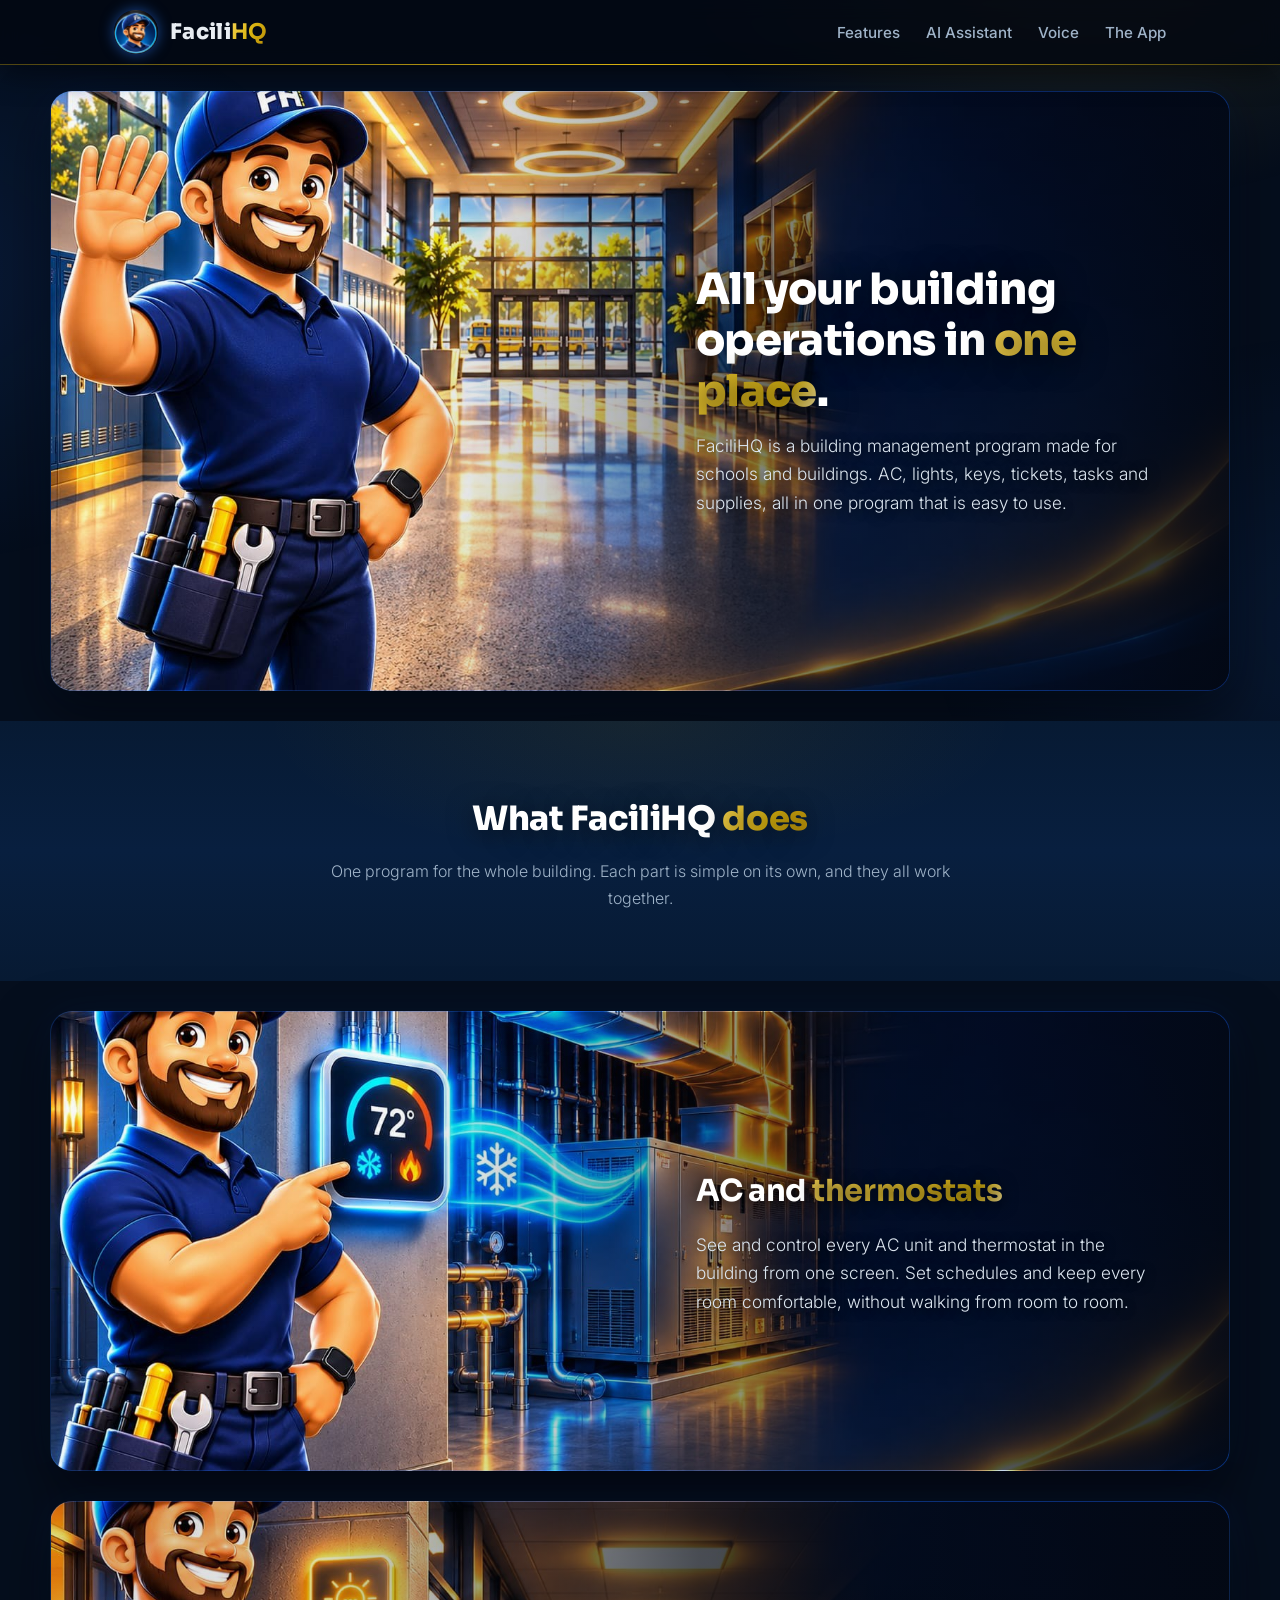
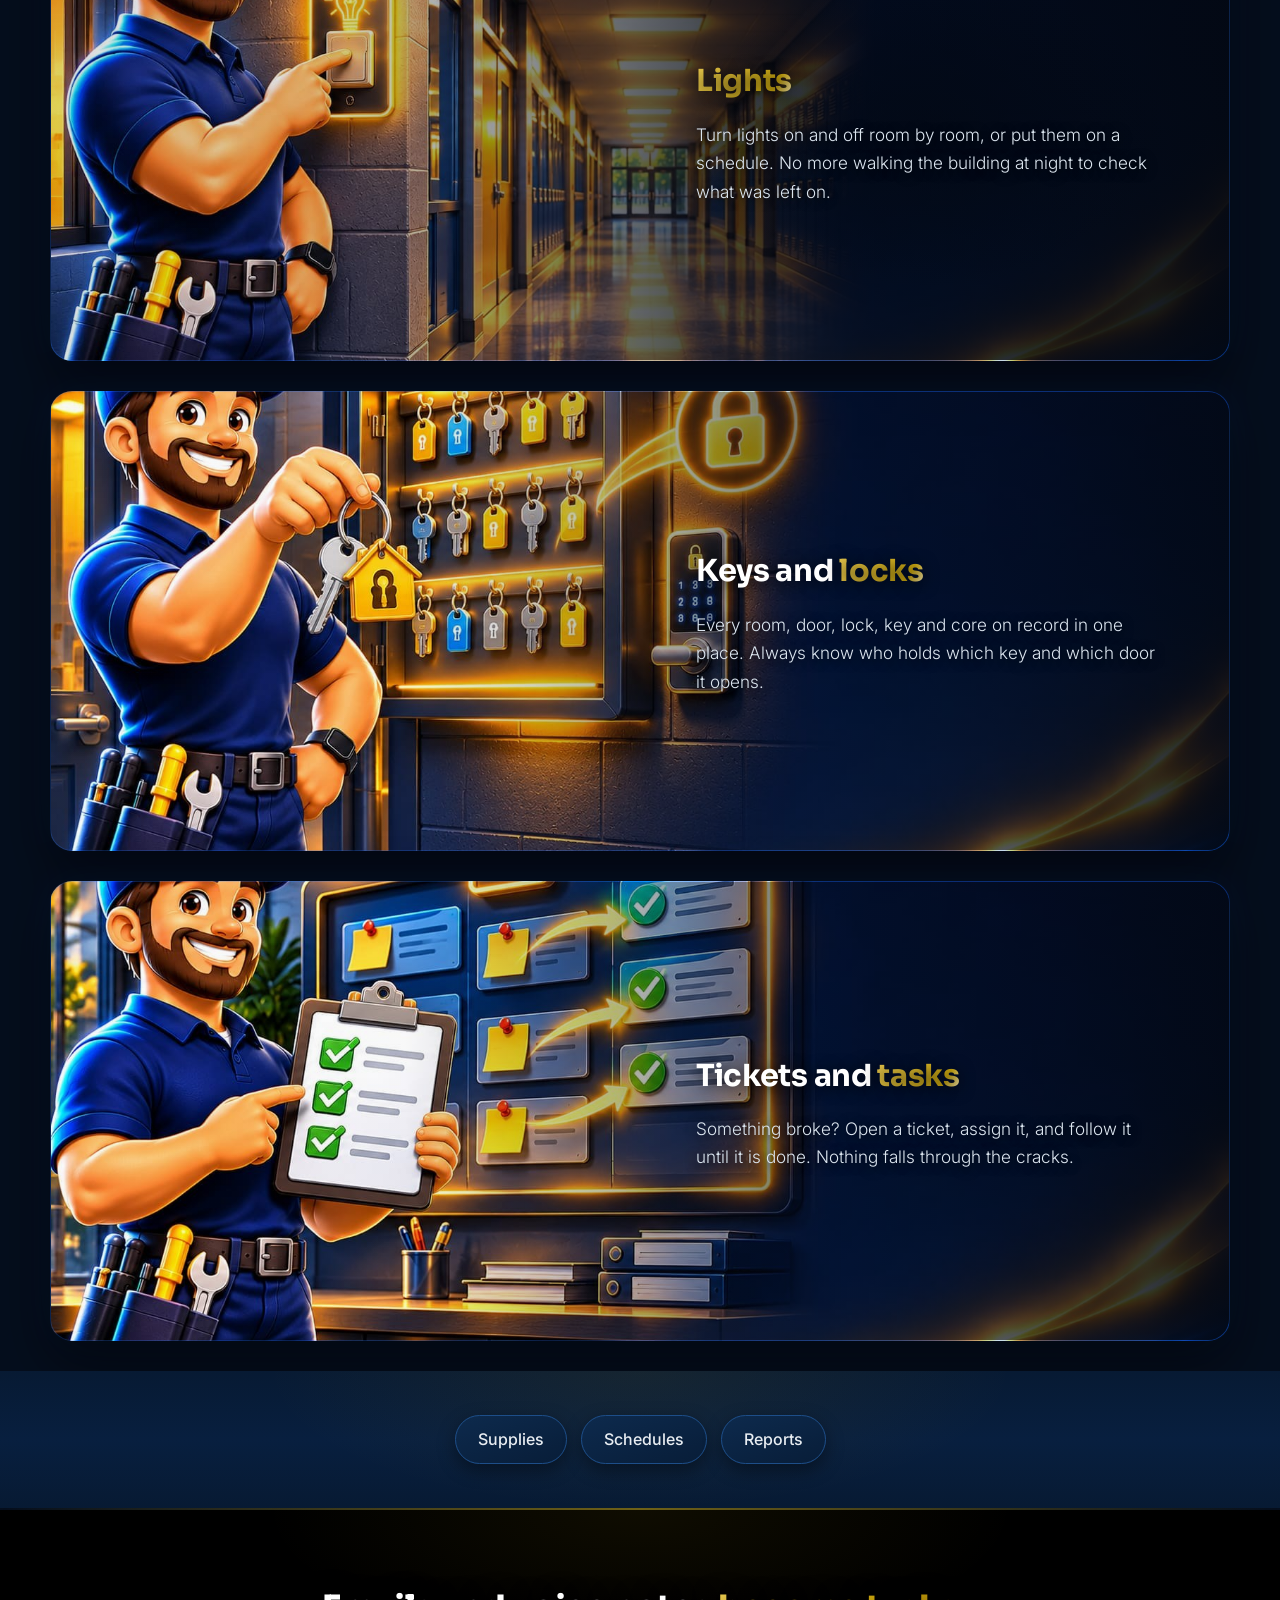
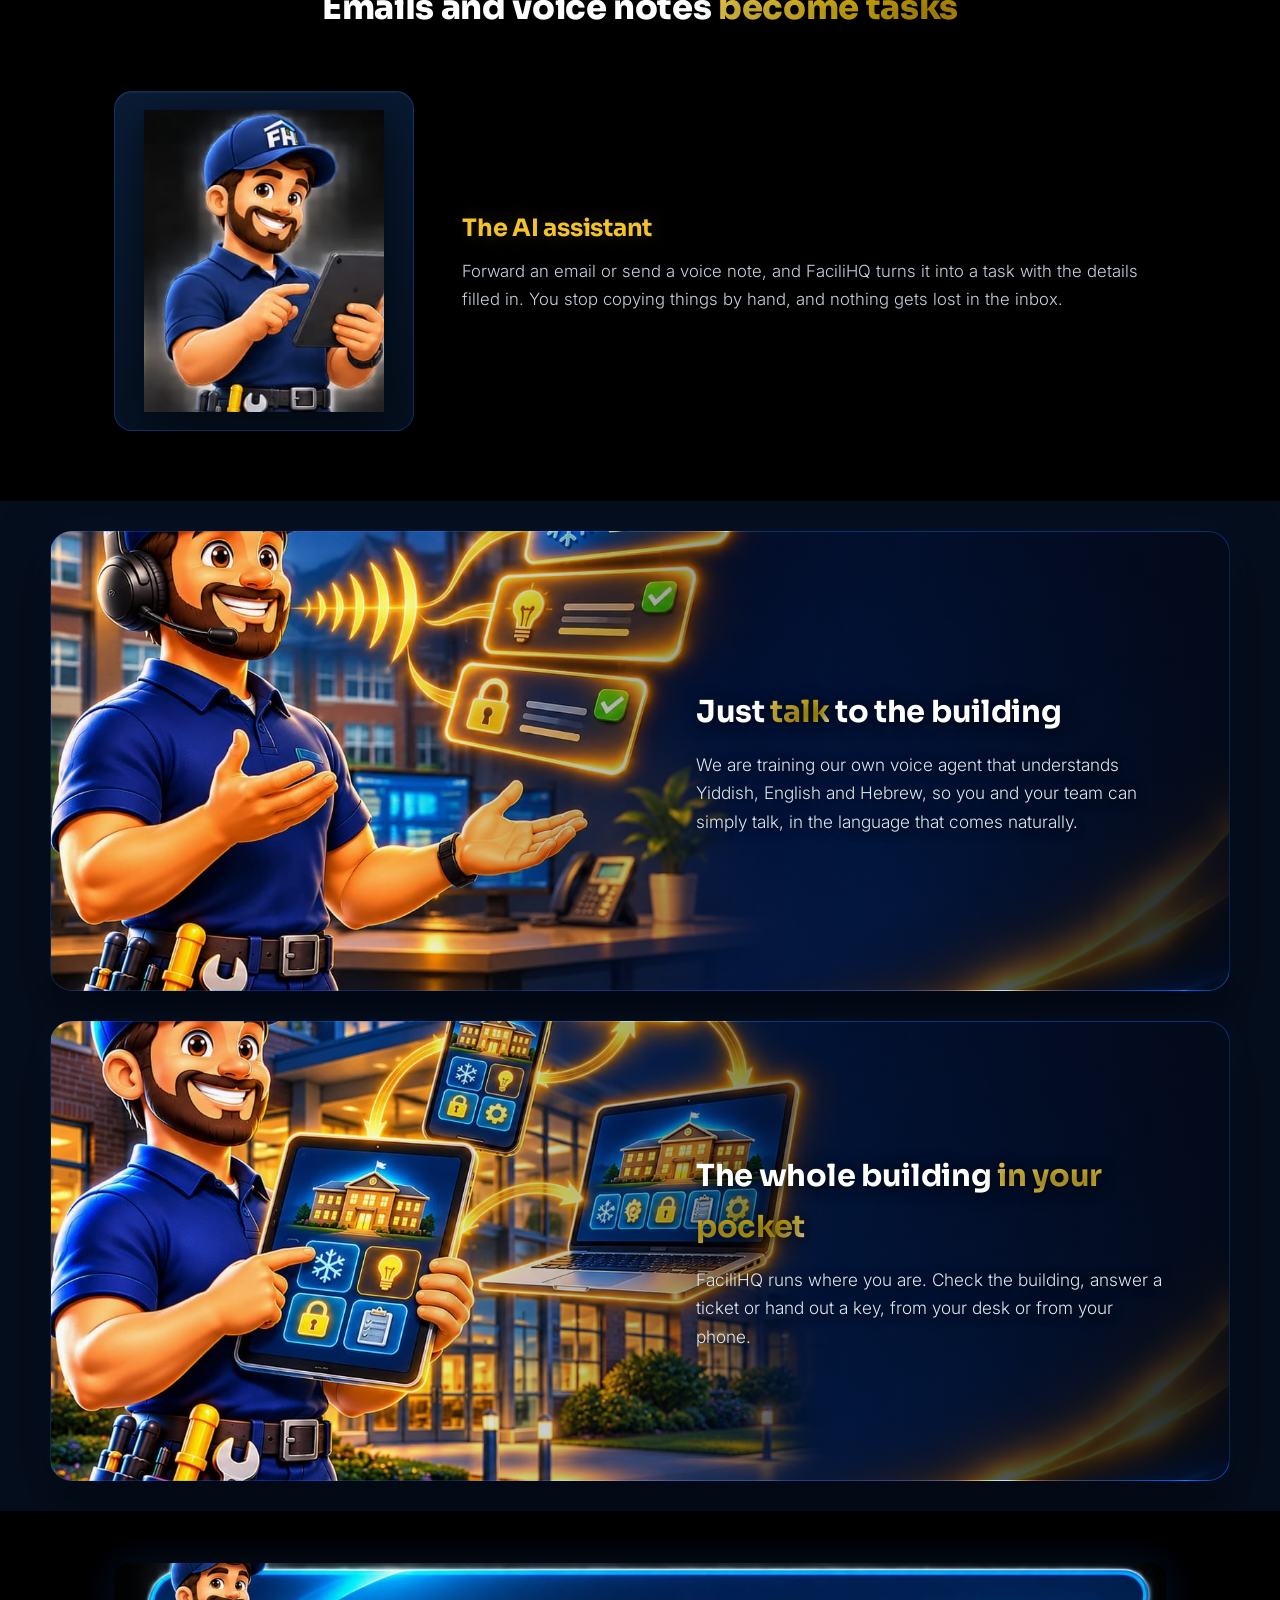
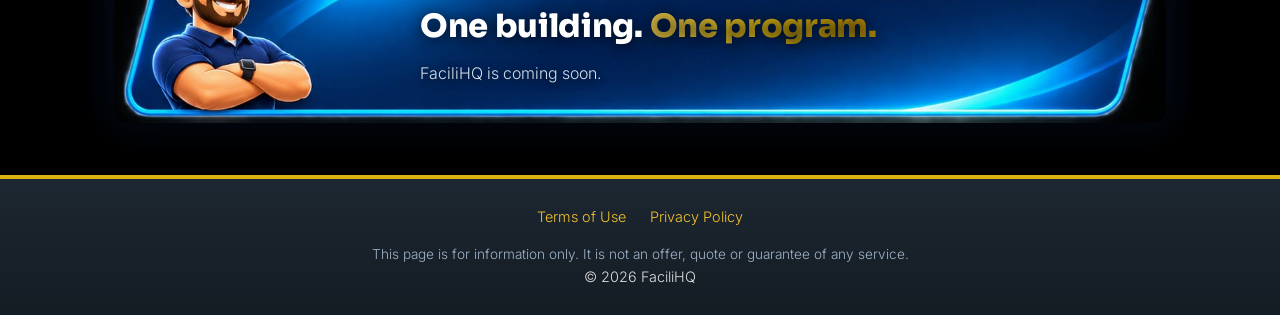
==== commit f35a9cdb: "Restore original preview; add owner's redesign at second hidden path; robots disallow both" ====
--- a/preview-1a589e4327/index.html
+++ b/preview-1a589e4327/index.html
@@ -1 +1,321 @@
-<!doctype html><html lang="en"><head><meta charset="utf-8"><meta name="viewport" content="width=device-width, initial-scale=1"><meta name="description" content="FaciliHQ: one platform for your entire building. Coming soon."><meta name="theme-color" content="#061225"><meta name="robots" content="noindex, nofollow"><title>FaciliHQ | Your building. Anytime. Anywhere.</title><link rel="icon" href="assets/logo.webp"><link rel="stylesheet" href="style.css"><script defer src="script.js"></script></head><body><header><a class="brand" href="#welcome"><img src="assets/logo.webp" alt=""><span>Facili<b>HQ</b></span></a><nav aria-label="Main navigation"><a href="#hvac">Features</a><a href="#platform">Platform</a></nav><a class="status" href="#coming-soon">Coming soon</a></header><main><section class="scene hero" id="welcome" aria-labelledby="welcome-title"><div class="art"><img src="assets/welcome.webp" alt="FaciliHQ mascot illustrating every system. every task. every detail." fetchpriority="high"></div><div class="copy"><span class="eyebrow">THE FUTURE OF FACILITY MANAGEMENT</span><h1 id="welcome-title">Your building. Anytime. Anywhere.</h1><p>Meet FaciliHQ, one platform for managing your entire building, wherever life takes you.</p><a class="cta" href="#hvac">Explore the platform <span aria-hidden="true">↓</span></a></div></section><section class="scene " id="hvac" aria-labelledby="hvac-title"><div class="art"><img src="assets/hvac.webp" alt="FaciliHQ mascot illustrating heating & cooling" loading="lazy"></div><div class="copy"><span class="eyebrow">01 / Heating & cooling</span><h2 id="hvac-title">Comfort under control.</h2><p>Manage temperatures, operating schedules and connected HVAC systems from one place.</p></div></section><section class="scene " id="lights" aria-labelledby="lights-title"><div class="art"><img src="assets/lights.webp" alt="FaciliHQ mascot illustrating lighting" loading="lazy"></div><div class="copy"><span class="eyebrow">02 / Lighting</span><h2 id="lights-title">See your building in a new light.</h2><p>Manage connected lighting and schedules without having to be on site.</p></div></section><section class="scene " id="keys" aria-labelledby="keys-title"><div class="art"><img src="assets/keys.webp" alt="FaciliHQ mascot illustrating keys & locks" loading="lazy"></div><div class="copy"><span class="eyebrow">03 / Keys & locks</span><h2 id="keys-title">Every key. Every door.</h2><p>Keep track of keys, doors and access information across your facility.</p></div></section><section class="scene " id="tasks" aria-labelledby="tasks-title"><div class="art"><img src="assets/tasks.webp" alt="FaciliHQ mascot illustrating tickets & tasks" loading="lazy"></div><div class="copy"><span class="eyebrow">04 / Tickets & tasks</span><h2 id="tasks-title">From reported to resolved.</h2><p>Organize work orders, assign responsibilities and follow progress through completion.</p></div></section><section class="scene " id="voice" aria-labelledby="voice-title"><div class="art"><img src="assets/voice.webp" alt="FaciliHQ mascot illustrating voice agent" loading="lazy"></div><div class="copy"><span class="eyebrow">05 / Voice agent</span><h2 id="voice-title">You speak. FaciliHQ listens.</h2><p>A simpler way to capture requests and turn them into actionable tasks.</p></div></section><section class="scene " id="app" aria-labelledby="app-title"><div class="art"><img src="assets/app.webp" alt="FaciliHQ mascot illustrating connected experience" loading="lazy"></div><div class="copy"><span class="eyebrow">06 / Connected experience</span><h2 id="app-title">Your building goes with you.</h2><p>At home, on vacation or away from your desk, keep your building within reach.</p></div></section><section class="platform" id="platform"><span class="eyebrow">ONE HUB. THE WHOLE BUILDING.</span><h2>More than building controls.</h2><p>One home for the systems, people and responsibilities that keep a facility running.</p><div class="tiles"><div><span aria-hidden="true">01</span><h3>Building systems</h3><p>HVAC, electrical, plumbing and low voltage.</p></div><div><span aria-hidden="true">02</span><h3>Operations</h3><p>Maintenance, work orders and schedules.</p></div><div><span aria-hidden="true">03</span><h3>Assets & access</h3><p>Equipment, inventory, keys and doors.</p></div><div><span aria-hidden="true">04</span><h3>Administration</h3><p>Bills, utilities and facility records.</p></div></div></section><section class="closing" id="coming-soon"><img src="assets/logo.webp" alt="FaciliHQ logo" loading="lazy"><span class="eyebrow">COMING SOON</span><h2>Your entire building.<br>One headquarters.</h2><p>FaciliHQ is being built to bring facility management together.</p><a class="cta" href="#welcome">Back to top ↑</a></section></main><footer><span>© FaciliHQ</span><span>facilihq.com</span></footer></body></html>+<!DOCTYPE html>
+<html lang="en">
+<head>
+<meta charset="utf-8">
+<meta name="viewport" content="width=device-width,initial-scale=1">
+<title>FaciliHQ - All your building operations in one place</title>
+<meta name="description" content="FaciliHQ is a building management program for schools and buildings: AC and thermostats, lights, keys and locks, tickets and tasks, supplies, an AI assistant and a voice agent.">
+<meta name="robots" content="noindex, nofollow">
+<link rel="icon" type="image/png" href="img/icon-round.png">
+<link rel="preconnect" href="https://fonts.googleapis.com">
+<link rel="preconnect" href="https://fonts.gstatic.com" crossorigin>
+<link href="https://fonts.googleapis.com/css2?family=Sora:wght@600;700;800&family=Inter:wght@300;400;500;600&display=swap" rel="stylesheet">
+<style>
+*{box-sizing:border-box;margin:0;padding:0}
+html{scroll-behavior:smooth}
+body{font-family:'Inter',Arial,Helvetica,sans-serif;font-weight:300;color:#e8edf2;line-height:1.65;background:#050e1d;overflow-x:hidden}
+img{display:block;max-width:100%}
+.wrap{max-width:1100px;margin:0 auto;padding:0 24px;position:relative;z-index:2}
+a{color:#f2c32b;text-decoration:none}
+
+/* ---------- animated backdrop ---------- */
+.bg-glow{position:fixed;inset:0;z-index:0;pointer-events:none;
+  background:
+    radial-gradient(700px 420px at 85% -5%, rgba(217,179,16,.13), transparent 60%),
+    radial-gradient(800px 500px at -10% 30%, rgba(41,121,255,.12), transparent 60%),
+    radial-gradient(700px 500px at 105% 70%, rgba(41,121,255,.09), transparent 60%),
+    radial-gradient(600px 400px at 50% 105%, rgba(217,179,16,.08), transparent 60%);
+  animation:bgDrift 22s ease-in-out infinite alternate}
+@keyframes bgDrift{from{transform:translate3d(0,0,0) scale(1)}to{transform:translate3d(0,-30px,0) scale(1.06)}}
+
+/* ---------- header ---------- */
+header{background:rgba(3,8,18,.82);backdrop-filter:blur(10px);-webkit-backdrop-filter:blur(10px);
+  border-bottom:1px solid rgba(217,179,16,.35);position:sticky;top:0;z-index:10;
+  box-shadow:0 6px 30px rgba(0,0,0,.5)}
+header::after{content:"";position:absolute;left:0;right:0;bottom:-1px;height:1px;
+  background:linear-gradient(90deg,transparent,#d9b310,transparent);
+  animation:goldLine 6s ease-in-out infinite}
+@keyframes goldLine{0%,100%{opacity:.4}50%{opacity:1}}
+header .wrap{display:flex;align-items:center;justify-content:space-between;padding-top:10px;padding-bottom:10px}
+.brand{display:flex;align-items:center;gap:12px}
+.brand img{width:44px;height:44px;border-radius:50%;box-shadow:0 0 14px rgba(41,121,255,.55);transition:box-shadow .3s}
+.brand:hover img{box-shadow:0 0 22px rgba(217,179,16,.8)}
+.brand span{font-family:'Sora',Arial,sans-serif;font-size:1.35rem;font-weight:800;letter-spacing:.3px;color:#e8edf2}
+.brand span b{background:linear-gradient(120deg,#f6d454,#d9b310 55%,#b58a08);-webkit-background-clip:text;background-clip:text;color:transparent}
+nav a{color:#9fb3c8;margin-left:22px;font-size:.95rem;font-weight:500;position:relative;transition:color .25s}
+nav a::after{content:"";position:absolute;left:0;bottom:-4px;height:2px;width:0;background:linear-gradient(90deg,#f6d454,#d9b310);border-radius:2px;transition:width .3s;box-shadow:0 0 8px rgba(217,179,16,.8)}
+nav a:hover{color:#f2c32b}
+nav a:hover::after{width:100%}
+
+/* ---------- scene sections ---------- */
+section.scene{padding:0}
+section.scene::before{inset:0;width:auto;height:auto;transform:none;border-radius:0}
+.scene{position:relative;overflow:hidden;background-color:#02060e;background-size:cover;background-position:left center;background-repeat:no-repeat;
+  min-height:460px;display:flex;align-items:center;
+  width:calc(100% - 48px);max-width:1180px;margin:30px auto;
+  border-radius:22px;border:1px solid rgba(41,121,255,.25);
+  box-shadow:0 22px 55px rgba(0,0,0,.55),0 0 40px rgba(41,121,255,.07)}
+.scene::before{content:"";position:absolute;inset:0;z-index:1;
+  background:linear-gradient(90deg,rgba(3,8,18,.02) 30%,rgba(3,8,18,.5) 62%,rgba(3,8,18,.88) 100%)}
+.scene .wrap{display:flex;justify-content:flex-end;width:100%}
+.scene .txt{max-width:470px;padding:80px 0;text-shadow:0 2px 12px rgba(0,0,0,.85)}
+.scene h3,.scene h1{color:#fff}
+.scene h1{font-family:'Sora',Arial,sans-serif;font-weight:800;font-size:2.7rem;line-height:1.18;letter-spacing:-.015em;text-shadow:0 4px 30px rgba(0,0,0,.7)}
+.scene h3{font-family:'Sora',Arial,sans-serif;font-weight:700;font-size:1.9rem;letter-spacing:-.01em;margin-bottom:12px;text-shadow:0 2px 16px rgba(0,0,0,.8)}
+.scene h1 em,.scene h3 em{font-style:normal;background:linear-gradient(120deg,#f6d454,#d9b310 40%,#fff3c4 50%,#d9b310 60%,#b58a08);
+  background-size:220% 100%;-webkit-background-clip:text;background-clip:text;color:transparent;animation:shine 5s linear infinite}
+@keyframes shine{to{background-position:220% 0}}
+.scene p{color:#dbe5ef;font-size:1.08rem;margin-top:14px}
+.scene-img-mobile{display:none}
+.scene.hero-scene{min-height:600px;margin-top:26px}
+.scene.dim::before{background:linear-gradient(90deg,rgba(3,8,18,.12) 22%,rgba(3,8,18,.72) 55%,rgba(3,8,18,.95) 100%)}
+.scene.dim .txt{background:radial-gradient(ellipse at center,rgba(3,8,18,.6),rgba(3,8,18,0) 72%);border-radius:24px}
+
+/* ---------- plain sections ---------- */
+section{padding:70px 0;position:relative;overflow:hidden}
+section.dark{background:#000}
+section.navy{background:linear-gradient(180deg,#071a33 0%,#081f3f 50%,#071a33 100%)}
+section::before{content:"";position:absolute;left:50%;top:-140px;transform:translateX(-50%);width:760px;height:280px;
+  background:radial-gradient(ellipse,rgba(217,179,16,.07),transparent 70%);pointer-events:none}
+.divider{height:2px;border:0;background:linear-gradient(90deg,transparent,rgba(217,179,16,.5),transparent);position:relative;z-index:2}
+h2{font-family:'Sora',Arial,sans-serif;font-weight:800;font-size:2.1rem;letter-spacing:-.01em;color:#fff;text-align:center;text-shadow:0 4px 26px rgba(0,0,0,.55)}
+h2 em{font-style:normal;background:linear-gradient(120deg,#f6d454,#d9b310 55%,#b58a08);-webkit-background-clip:text;background-clip:text;color:transparent}
+.sub{text-align:center;color:#9fb3c8;margin:12px auto 0;max-width:640px}
+
+/* ---------- card row (AI assistant) ---------- */
+.row{display:flex;align-items:center;gap:48px;margin-top:56px}
+.row .pic{flex:0 0 300px;border-radius:18px;padding:18px;display:flex;justify-content:center;position:relative;
+  background:linear-gradient(160deg,#0b1626,#02060e);
+  border:1px solid rgba(41,121,255,.28);
+  box-shadow:0 14px 40px rgba(0,0,0,.55),inset 0 1px 0 rgba(255,255,255,.05);
+  transition:transform .35s ease,box-shadow .35s ease,border-color .35s ease}
+.row .pic::after{content:"";position:absolute;inset:-1px;border-radius:18px;pointer-events:none;
+  background:linear-gradient(140deg,rgba(217,179,16,.35),transparent 40%,transparent 60%,rgba(41,121,255,.3));
+  opacity:0;transition:opacity .35s}
+.row .pic:hover{transform:translateY(-8px) scale(1.02);border-color:rgba(217,179,16,.7);
+  box-shadow:0 22px 55px rgba(0,0,0,.7),0 0 34px rgba(217,179,16,.28),0 0 60px rgba(41,121,255,.18)}
+.row .pic:hover::after{opacity:1}
+.row .pic img{width:240px;transition:transform .35s ease;filter:drop-shadow(0 10px 22px rgba(0,0,0,.6))}
+.row .pic:hover img{transform:scale(1.05)}
+section.dark .row .pic{background:linear-gradient(160deg,#0a1c36,#04101f)}
+.row .txt{flex:1}
+.row .txt h3{font-family:'Sora',Arial,sans-serif;font-weight:700;font-size:1.5rem;letter-spacing:-.01em;color:#f2c32b;margin-bottom:10px;text-shadow:0 0 22px rgba(217,179,16,.25)}
+.row .txt p{color:#c6d2de;font-size:1.05rem}
+
+/* ---------- chips ---------- */
+.chips{display:flex;flex-wrap:wrap;gap:14px;justify-content:center}
+.chips span{background:linear-gradient(160deg,#0d2a4d,#081d38);border:1px solid #1d4e89;color:#e8edf2;border-radius:999px;
+  padding:10px 22px;font-size:1rem;font-weight:500;transition:transform .3s,box-shadow .3s,border-color .3s;box-shadow:0 6px 18px rgba(0,0,0,.4)}
+.chips span:hover{transform:translateY(-4px);border-color:#d9b310;box-shadow:0 10px 26px rgba(0,0,0,.55),0 0 18px rgba(217,179,16,.35)}
+.chips-band{padding:44px 0}
+
+/* ---------- banner strip ---------- */
+.strip{background:#000;padding:52px 0;position:relative}
+.strip .frame{position:relative;max-width:1100px;margin:0 auto;padding:0 24px}
+.strip img{width:100%;border-radius:14px;box-shadow:0 18px 50px rgba(0,0,0,.65),0 0 40px rgba(41,121,255,.18);
+  transition:transform .4s ease,box-shadow .4s ease}
+.strip .frame:hover img{transform:scale(1.012);box-shadow:0 22px 60px rgba(0,0,0,.75),0 0 55px rgba(217,179,16,.3)}
+.strip .over{position:absolute;top:0;bottom:0;right:8%;left:30%;display:flex;flex-direction:column;justify-content:center;align-items:flex-start}
+.strip .over h2{text-align:left;font-size:2rem;text-shadow:0 2px 14px rgba(0,0,0,.8)}
+.strip .over p{color:#d3dfeb;margin-top:8px;text-shadow:0 2px 10px rgba(0,0,0,.8)}
+
+/* ---------- footer ---------- */
+footer{background:linear-gradient(180deg,#1d2731,#141c24);color:#ddd;padding:26px 20px;font-size:.9rem;text-align:center;
+  border-top:4px solid #d9b310;box-shadow:0 -8px 30px rgba(0,0,0,.4);position:relative;z-index:2}
+footer a{color:#f2c32b;margin:0 10px;transition:text-shadow .25s}
+footer a:hover{text-shadow:0 0 12px rgba(217,179,16,.7)}
+footer .small{max-width:560px;margin:14px auto 0;color:#9fb3c8;font-size:.85rem}
+
+/* ---------- scroll-in reveal ---------- */
+.reveal{opacity:0;transform:translateY(34px);transition:opacity .8s ease,transform .8s cubic-bezier(.22,.8,.3,1)}
+.reveal.in{opacity:1;transform:none}
+.reveal.d1{transition-delay:.08s}.reveal.d2{transition-delay:.16s}.reveal.d3{transition-delay:.24s}
+@media(prefers-reduced-motion:reduce){
+  *{animation:none!important;transition:none!important}
+  .reveal{opacity:1;transform:none}
+}
+
+@media(max-width:820px){
+  .scene{min-height:0;display:block;background-image:none!important;width:calc(100% - 28px);margin:18px auto}
+  .scene.hero-scene{margin-top:14px}
+  .scene::before{display:none}
+  .scene-img-mobile{display:block;width:100%}
+  .scene .wrap{padding:0}
+  .scene .txt{max-width:none;text-align:center;padding:26px 24px 48px}
+  .scene h1{font-size:2rem}
+  .row{flex-direction:column;gap:24px;text-align:center}
+  .row .pic{flex:0 0 auto}
+  .strip .over{position:static;padding:18px 8px 0}
+  .strip .over h2{text-align:center;width:100%}
+  .strip img{display:none}
+  .strip{padding:40px 0 0}
+  nav{display:none}
+}
+</style>
+</head>
+<body>
+
+<div class="bg-glow"></div>
+
+<header>
+  <div class="wrap">
+    <div class="brand">
+      <img src="img/icon-round.png" alt="FaciliHQ logo">
+      <span>Facili<b>HQ</b></span>
+    </div>
+    <nav>
+      <a href="#features">Features</a>
+      <a href="#ai">AI Assistant</a>
+      <a href="#voice">Voice</a>
+      <a href="#app">The App</a>
+    </nav>
+  </div>
+</header>
+
+<section class="scene hero-scene reveal in" style="background-image:url('img/scene-welcome.jpg')" aria-label="Welcome">
+  <img class="scene-img-mobile" src="img/scene-welcome.jpg" alt="The FaciliHQ building manager waving hello in a school lobby">
+  <div class="wrap">
+    <div class="txt">
+      <h1>All your building operations in <em>one place</em>.</h1>
+      <p>FaciliHQ is a building management program made for schools and buildings. AC, lights, keys, tickets, tasks and supplies, all in one program that is easy to use.</p>
+    </div>
+  </div>
+</section>
+
+<section class="navy" id="features">
+  <div class="wrap">
+    <h2 class="reveal">What FaciliHQ <em>does</em></h2>
+    <p class="sub reveal d1">One program for the whole building. Each part is simple on its own, and they all work together.</p>
+  </div>
+</section>
+
+<section class="scene reveal" style="background-image:url('img/scene-hvac.jpg')" aria-label="AC and thermostats">
+  <img class="scene-img-mobile" src="img/scene-hvac.jpg" alt="Character pointing at a smart thermostat in the mechanical room">
+  <div class="wrap">
+    <div class="txt">
+      <h3>AC and <em>thermostats</em></h3>
+      <p>See and control every AC unit and thermostat in the building from one screen. Set schedules and keep every room comfortable, without walking from room to room.</p>
+    </div>
+  </div>
+</section>
+
+<section class="scene dim reveal" style="background-image:url('img/scene-lights.jpg')" aria-label="Lights">
+  <img class="scene-img-mobile" src="img/scene-lights.jpg" alt="Character switching on the lights in a school hallway">
+  <div class="wrap">
+    <div class="txt">
+      <h3><em>Lights</em></h3>
+      <p>Turn lights on and off room by room, or put them on a schedule. No more walking the building at night to check what was left on.</p>
+    </div>
+  </div>
+</section>
+
+<section class="scene reveal" style="background-image:url('img/scene-keys.jpg')" aria-label="Keys and locks">
+  <img class="scene-img-mobile" src="img/scene-keys.jpg" alt="Character holding keys in front of a glowing key cabinet">
+  <div class="wrap">
+    <div class="txt">
+      <h3>Keys and <em>locks</em></h3>
+      <p>Every room, door, lock, key and core on record in one place. Always know who holds which key and which door it opens.</p>
+    </div>
+  </div>
+</section>
+
+<section class="scene reveal" style="background-image:url('img/scene-tasks.jpg')" aria-label="Tickets and tasks">
+  <img class="scene-img-mobile" src="img/scene-tasks.jpg" alt="Character with a checklist in front of a live tasks board">
+  <div class="wrap">
+    <div class="txt">
+      <h3>Tickets and <em>tasks</em></h3>
+      <p>Something broke? Open a ticket, assign it, and follow it until it is done. Nothing falls through the cracks.</p>
+    </div>
+  </div>
+</section>
+
+<section class="navy chips-band">
+  <div class="wrap">
+    <div class="chips reveal">
+      <span>Supplies</span>
+      <span>Schedules</span>
+      <span>Reports</span>
+    </div>
+  </div>
+</section>
+
+<hr class="divider">
+
+<section class="dark" id="ai">
+  <div class="wrap">
+    <h2 class="reveal">Emails and voice notes <em>become tasks</em></h2>
+    <div class="row reveal d1">
+      <div class="pic"><img src="img/pose-tablet.png" alt="Character holding a tablet"></div>
+      <div class="txt">
+        <h3>The AI assistant</h3>
+        <p>Forward an email or send a voice note, and FaciliHQ turns it into a task with the details filled in. You stop copying things by hand, and nothing gets lost in the inbox.</p>
+      </div>
+    </div>
+  </div>
+</section>
+
+<section class="scene reveal" id="voice" style="background-image:url('img/scene-voice.jpg')" aria-label="Voice agent">
+  <img class="scene-img-mobile" src="img/scene-voice.jpg" alt="Character with a headset turning speech into checked-off tasks">
+  <div class="wrap">
+    <div class="txt">
+      <h3>Just <em>talk</em> to the building</h3>
+      <p>We are training our own voice agent that understands Yiddish, English and Hebrew, so you and your team can simply talk, in the language that comes naturally.</p>
+    </div>
+  </div>
+</section>
+
+<section class="scene reveal" id="app" style="background-image:url('img/scene-devices.jpg')" aria-label="The app">
+  <img class="scene-img-mobile" src="img/scene-devices.jpg" alt="Character with a phone, tablet and laptop all connected to the cloud">
+  <div class="wrap">
+    <div class="txt">
+      <h3>The whole building <em>in your pocket</em></h3>
+      <p>FaciliHQ runs where you are. Check the building, answer a ticket or hand out a key, from your desk or from your phone.</p>
+    </div>
+  </div>
+</section>
+
+<div class="strip reveal">
+  <div class="frame">
+    <img src="img/banner-wide.png" alt="FaciliHQ banner">
+    <div class="over">
+      <h2>One building. <em>One program.</em></h2>
+      <p>FaciliHQ is coming soon.</p>
+    </div>
+  </div>
+</div>
+
+<footer>
+  <a href="/terms.html">Terms of Use</a>
+  <a href="/privacy.html">Privacy Policy</a>
+  <p class="small">This page is for information only. It is not an offer, quote or guarantee of any service.</p>
+  &copy; 2026 FaciliHQ
+</footer>
+
+<script>
+(function(){
+  var els = document.querySelectorAll('.reveal');
+  if (!('IntersectionObserver' in window)) {
+    els.forEach(function(e){e.classList.add('in')});
+    return;
+  }
+  var io = new IntersectionObserver(function(entries){
+    entries.forEach(function(en){
+      if (en.isIntersecting) { en.target.classList.add('in'); io.unobserve(en.target); }
+    });
+  }, {threshold: .12});
+  function markVisible(){
+    els.forEach(function(e){
+      if (e.classList.contains('in')) return;
+      var r = e.getBoundingClientRect();
+      if (r.top < window.innerHeight && r.bottom > 0) e.classList.add('in');
+      else io.observe(e);
+    });
+  }
+  if (document.readyState === 'loading') document.addEventListener('DOMContentLoaded', markVisible);
+  else markVisible();
+  window.addEventListener('load', markVisible);
+})();
+</script>
+
+</body>
+</html>
